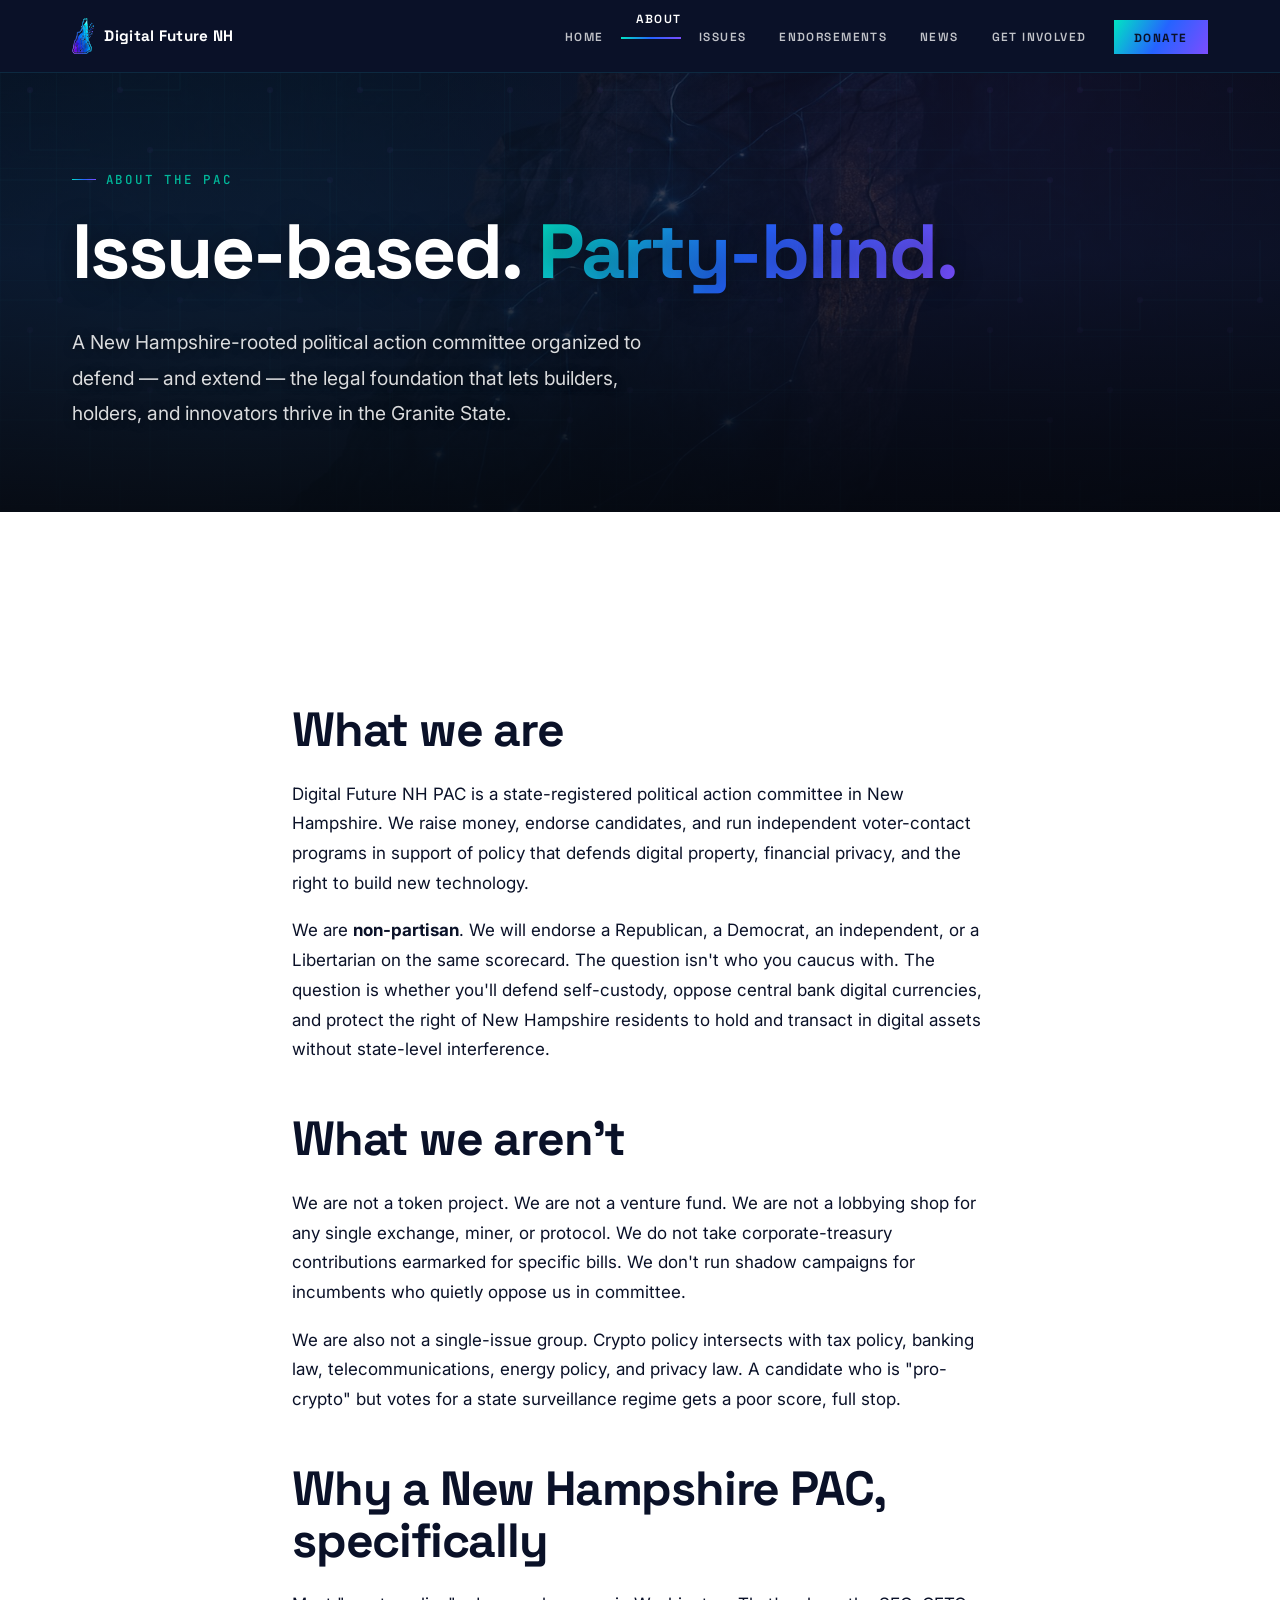
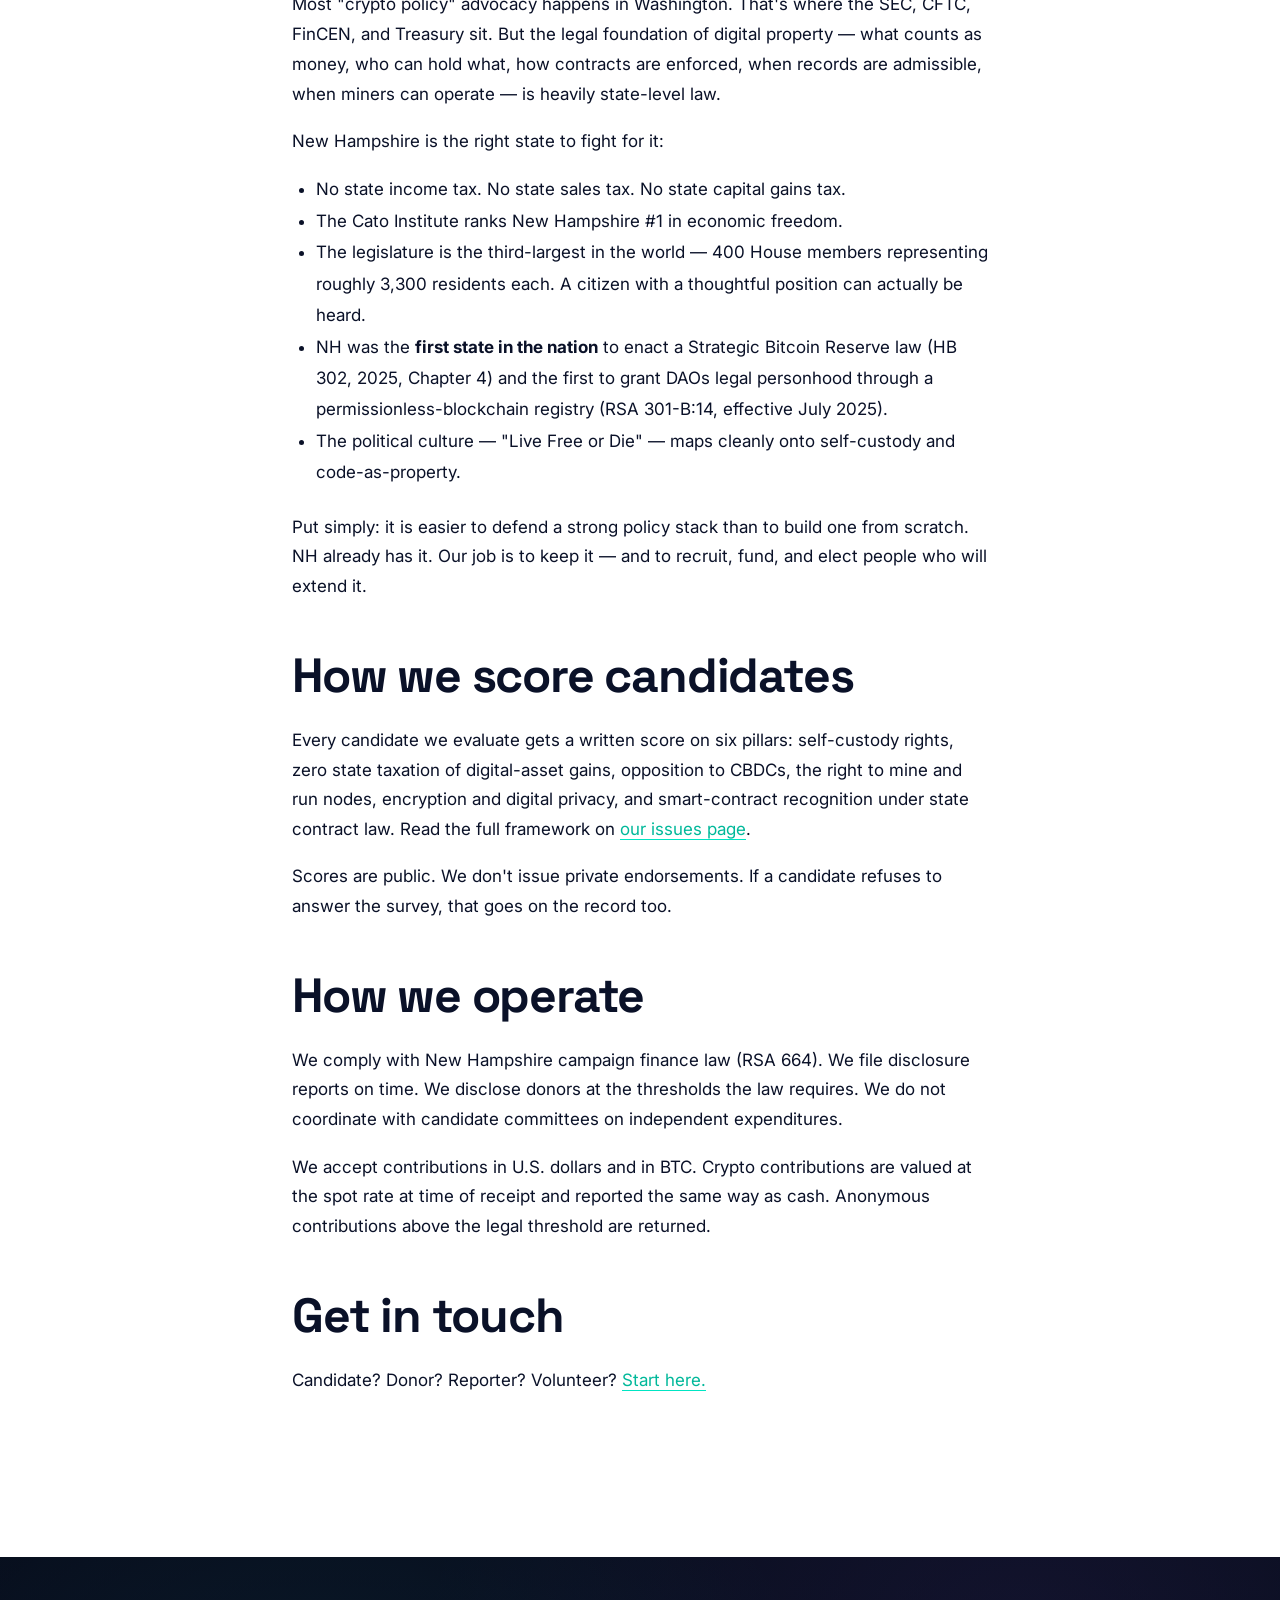
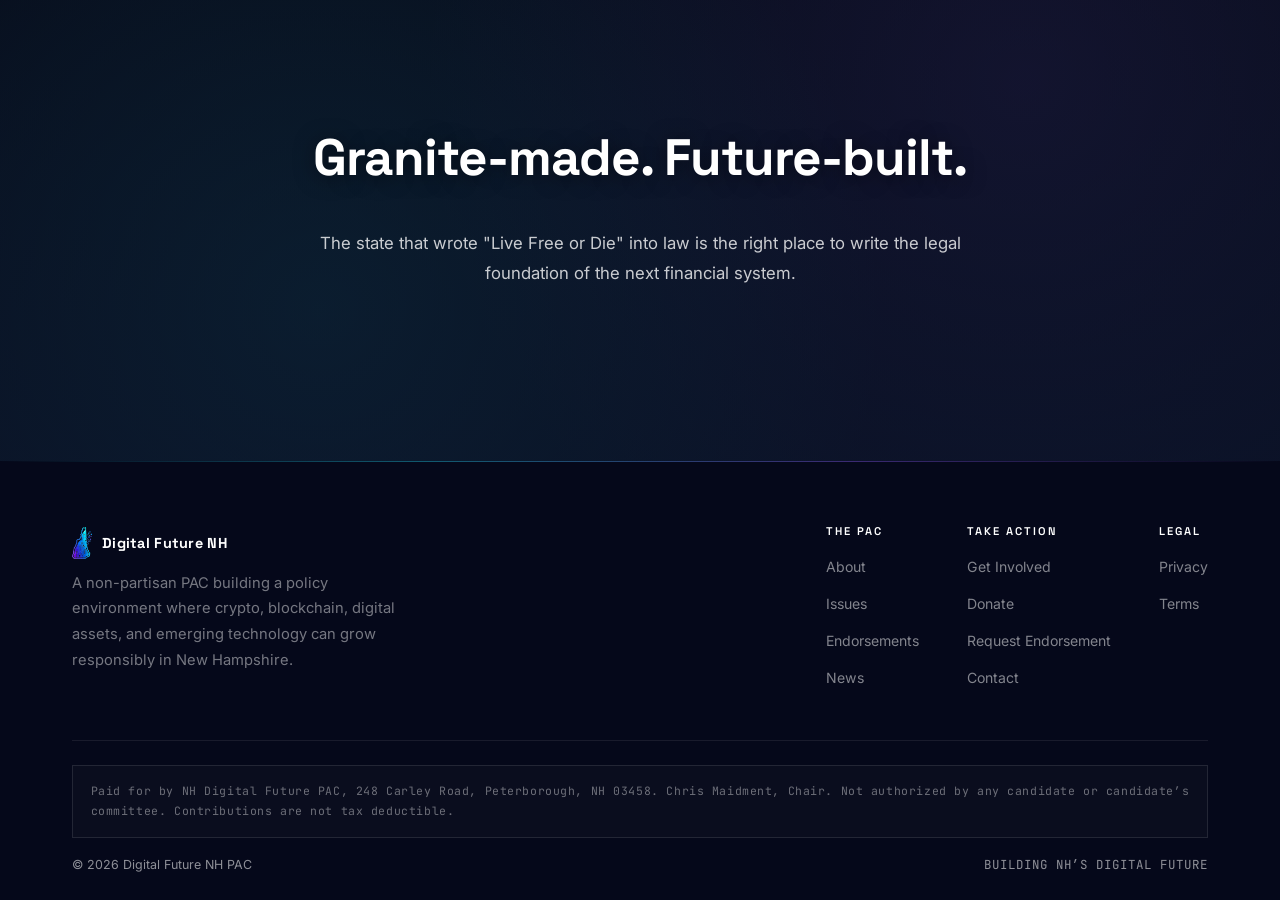
==== about/index.html @ 9868001e "Add crypto donation flow via NOWPayments direct payment API (no invoice page) Card / ACH and Crypto " ====
<!DOCTYPE html>
<html lang="en">
<head>
  <meta charset="UTF-8">
  <meta name="viewport" content="width=device-width, initial-scale=1.0">
  <title>About — Digital Future NH PAC</title>
  <meta name="description" content="Why a non-partisan, pro-crypto PAC in New Hampshire — and what we are (and aren't) trying to do.">
  <meta name="theme-color" content="#0a1224">
  <meta property="og:title" content="About — Digital Future NH PAC">
  <meta property="og:description" content="A non-partisan PAC backing NH candidates who defend digital property and the right to build the future.">
  <meta property="og:image" content="https://digitalfuturenh.com/images/og-about.jpg">
  <meta property="og:image:width" content="1200">
  <meta property="og:image:height" content="630">
  <meta property="og:url" content="https://digitalfuturenh.com/about/">
  <meta property="og:type" content="website">
  <meta name="twitter:card" content="summary_large_image">
  <meta name="twitter:title" content="About — Digital Future NH PAC">
  <meta name="twitter:description" content="Why we're building a non-partisan PAC for NH's digital future.">
  <meta name="twitter:image" content="https://digitalfuturenh.com/images/og-about.jpg">
  <meta name="robots" content="index, follow">
  <link rel="canonical" href="https://digitalfuturenh.com/about/">
  <link rel="icon" href="/favicon.ico" sizes="any">
  <link rel="icon" type="image/png" sizes="32x32" href="/favicon.png?v=21">
  <link rel="apple-touch-icon" sizes="180x180" href="/apple-touch-icon.png?v=21">
  <link rel="preconnect" href="https://fonts.googleapis.com">
  <link rel="preconnect" href="https://fonts.gstatic.com" crossorigin>
  <link href="https://fonts.googleapis.com/css2?family=Inter:wght@400;500;600;700&family=JetBrains+Mono:wght@400;500;600&family=Space+Grotesk:wght@400;500;600;700&display=swap" rel="stylesheet" media="print" onload="this.media='all'">
  <noscript><link href="https://fonts.googleapis.com/css2?family=Inter:wght@400;500;600;700&family=JetBrains+Mono:wght@400;500;600&family=Space+Grotesk:wght@400;500;600;700&display=swap" rel="stylesheet"></noscript>
  <link rel="stylesheet" href="/css/style.css?v=21">
  <script src="/js/main.js?v=21" defer></script>
</head>
<body>
<div class="progress-bar"></div>

<nav class="nav">
  <div class="nav-inner">
    <a class="nav-brand" href="/"><span class="brand-mark"><img src="/images/logo-icon-color-trans.png" alt="Digital Future NH"></span><span class="brand-word"><b>Digital Future NH</b></span></a>
    <button class="nav-toggle" aria-label="Toggle menu"><span></span><span></span><span></span></button>
    <ul class="nav-links">
      <li><a href="/">Home</a></li>
      <li><a href="/about/" class="on">About</a></li>
      <li><a href="/issues/">Issues</a></li>
      <li><a href="/candidates/">Endorsements</a></li>
      <li><a href="/news/">News</a></li>
      <li><a href="/involved/">Get Involved</a></li>
      <li><a href="/involved/#donate" class="btn-nav">Donate</a></li>
    </ul>
  </div>
</nav>

<header class="hero hero-sub">
  <div class="hero-bg" style="background-image:url('/images/hero-about.jpg')"></div>
  <div class="bg-grid"></div>
  <div class="bg-circuit"></div>
  <div class="hero-overlay"></div>
  <div class="hero-content">
    <span class="overline">About the PAC</span>
    <h1>Issue-based. <span class="accent">Party-blind.</span></h1>
    <p class="hero-lead">A New Hampshire-rooted political action committee organized to defend &mdash; and extend &mdash; the legal foundation that lets builders, holders, and innovators thrive in the Granite State.</p>
  </div>
</header>

<section class="sec">
  <div class="wrap-sm">
    <article class="article-body reveal">
      <h2>What we are</h2>
      <p>Digital Future NH PAC is a state-registered political action committee in New Hampshire. We raise money, endorse candidates, and run independent voter-contact programs in support of policy that defends digital property, financial privacy, and the right to build new technology.</p>
      <p>We are <strong>non-partisan</strong>. We will endorse a Republican, a Democrat, an independent, or a Libertarian on the same scorecard. The question isn't who you caucus with. The question is whether you'll defend self-custody, oppose central bank digital currencies, and protect the right of New Hampshire residents to hold and transact in digital assets without state-level interference.</p>

      <h2>What we aren't</h2>
      <p>We are not a token project. We are not a venture fund. We are not a lobbying shop for any single exchange, miner, or protocol. We do not take corporate-treasury contributions earmarked for specific bills. We don't run shadow campaigns for incumbents who quietly oppose us in committee.</p>
      <p>We are also not a single-issue group. Crypto policy intersects with tax policy, banking law, telecommunications, energy policy, and privacy law. A candidate who is "pro-crypto" but votes for a state surveillance regime gets a poor score, full stop.</p>

      <h2>Why a New Hampshire PAC, specifically</h2>
      <p>Most "crypto policy" advocacy happens in Washington. That's where the SEC, CFTC, FinCEN, and Treasury sit. But the legal foundation of digital property &mdash; what counts as money, who can hold what, how contracts are enforced, when records are admissible, when miners can operate &mdash; is heavily state-level law.</p>
      <p>New Hampshire is the right state to fight for it:</p>
      <ul style="margin: 1rem 0 1.5rem 1.5rem; line-height: 1.85;">
        <li>No state income tax. No state sales tax. No state capital gains tax.</li>
        <li>The Cato Institute ranks New Hampshire #1 in economic freedom.</li>
        <li>The legislature is the third-largest in the world &mdash; 400 House members representing roughly 3,300 residents each. A citizen with a thoughtful position can actually be heard.</li>
        <li>NH was the <strong>first state in the nation</strong> to enact a Strategic Bitcoin Reserve law (HB 302, 2025, Chapter 4) and the first to grant DAOs legal personhood through a permissionless-blockchain registry (RSA 301-B:14, effective July 2025).</li>
        <li>The political culture &mdash; "Live Free or Die" &mdash; maps cleanly onto self-custody and code-as-property.</li>
      </ul>
      <p>Put simply: it is easier to defend a strong policy stack than to build one from scratch. NH already has it. Our job is to keep it &mdash; and to recruit, fund, and elect people who will extend it.</p>

      <h2>How we score candidates</h2>
      <p>Every candidate we evaluate gets a written score on six pillars: self-custody rights, zero state taxation of digital-asset gains, opposition to CBDCs, the right to mine and run nodes, encryption and digital privacy, and smart-contract recognition under state contract law. Read the full framework on <a href="/issues/">our issues page</a>.</p>
      <p>Scores are public. We don't issue private endorsements. If a candidate refuses to answer the survey, that goes on the record too.</p>

      <h2>How we operate</h2>
      <p>We comply with New Hampshire campaign finance law (RSA 664). We file disclosure reports on time. We disclose donors at the thresholds the law requires. We do not coordinate with candidate committees on independent expenditures.</p>
      <p>We accept contributions in U.S. dollars and in BTC. Crypto contributions are valued at the spot rate at time of receipt and reported the same way as cash. Anonymous contributions above the legal threshold are returned.</p>

      <h2>Get in touch</h2>
      <p>Candidate? Donor? Reporter? Volunteer? <a href="/involved/">Start here.</a></p>
    </article>
  </div>
</section>

<section class="photo-break">
  <div class="photo-break-bg" style="background-image:url('/images/break-mountains.jpg')"></div>
  <div class="photo-break-overlay"></div>
  <div class="photo-break-text">
    <h2>Granite-made. Future-built.</h2>
    <p>The state that wrote "Live Free or Die" into law is the right place to write the legal foundation of the next financial system.</p>
  </div>
</section>

<footer class="footer">
  <div class="wrap">
    <div class="footer-inner">
      <div class="footer-brand">
        <a class="nav-brand" href="/"><span class="brand-mark"><img src="/images/logo-icon-color-trans.png" alt="Digital Future NH"></span><span class="brand-word"><b>Digital Future NH</b></span></a>
        <p>A non-partisan PAC building a policy environment where crypto, blockchain, digital assets, and emerging technology can grow responsibly in New Hampshire.</p>
      </div>
      <nav class="footer-nav">
        <div class="footer-col"><h4>The PAC</h4><ul><li><a href="/about/">About</a></li><li><a href="/issues/">Issues</a></li><li><a href="/candidates/">Endorsements</a></li><li><a href="/news/">News</a></li></ul></div>
        <div class="footer-col"><h4>Take Action</h4><ul><li><a href="/involved/">Get Involved</a></li><li><a href="/involved/#donate">Donate</a></li><li><a href="/involved/#endorsement">Request Endorsement</a></li><li><a href="/involved/#contact">Contact</a></li></ul></div>
        <div class="footer-col"><h4>Legal</h4><ul><li><a href="/privacy/">Privacy</a></li><li><a href="/terms/">Terms</a></li></ul></div>
      </nav>
    </div>
    <div class="footer-disclaimer">Paid for by NH Digital Future PAC, 248 Carley Road, Peterborough, NH 03458. Chris Maidment, Chair. Not authorized by any candidate or candidate&rsquo;s committee. Contributions are not tax deductible.</div>
    <div class="footer-bottom" style="margin-top:1rem"><span>&copy; <span id="yr">2026</span> Digital Future NH PAC</span><span style="font-family:var(--font-mono);letter-spacing:.08em">BUILDING NH&rsquo;S DIGITAL FUTURE</span></div>
  </div>
</footer>
<script>document.getElementById('yr').textContent = new Date().getFullYear();</script>
</body>
</html>
---- css/style.css ----
/* ============================================================
   NH DIGITAL FUTURE PAC — Design System v2
   Clean white · Navy + cyan/violet gradient · Circuit patterns
   ============================================================ */

*, *::before, *::after { box-sizing: border-box; margin: 0; padding: 0; }

:root {
  /* Brand book exact palette */
  --navy:         #0A1128;
  --navy-mid:     #121a3a;
  --navy-light:   #1c2548;
  --black:        #05081a;
  --slate:        #1f2937;
  --granite:      #4b5563;

  --blue:         #2563FF;   /* Electric Blue — technology, motion */
  --blue-bright:  #4F7DFF;
  --blue-deep:    #1d4ed8;

  --cyan:         #00E5C3;   /* Crypto Cyan — blockchain, energy */
  --cyan-bright:  #4FF0D5;
  --cyan-deep:    #00B89A;

  --violet:       #7C4DFF;   /* Future, fintech */
  --violet-bright:#9D7AFF;
  --violet-deep:  #5B2FE0;

  --green:        #22c55e;
  --white:        #FFFFFF;
  --off-white:    #F2F4F7;   /* Light Gray — neutral background */
  --gray-50:      #f8fafc;
  --gray-100:    #eef0f5;
  --gray-200:    #d8dde6;
  --gray-300:    #b6bcc8;
  --gray-500:    #6b7280;
  --gray-700:    #374151;
  --gray-900:    #111827;
  --text:         #0A1128;
  --text-muted:   #5b6577;

  /* Brand gradient: cyan -> violet (with electric blue available for accents) */
  --grad-cv:      linear-gradient(120deg, var(--cyan) 0%, var(--blue) 50%, var(--violet) 100%);
  --grad-cv-soft: linear-gradient(120deg, rgba(0,229,195,.15), rgba(124,77,255,.18));

  /* Brand book typography */
  --font-display: 'Space Grotesk', system-ui, sans-serif;
  --font-body:    'Inter', system-ui, sans-serif;
  --font-mono:    'JetBrains Mono', 'Roboto Mono', ui-monospace, monospace;

  --max-w:    1200px;
  --max-w-sm: 760px;
  --ease:     cubic-bezier(0.22, 1, 0.36, 1);
}

html { scroll-behavior: smooth; -webkit-font-smoothing: antialiased; }

body {
  font-family: var(--font-body);
  font-size: 17px;
  color: var(--text);
  line-height: 1.75;
  background: var(--white);
  overflow-x: hidden;
}

::selection { background: var(--violet); color: var(--white); }

::-webkit-scrollbar { width: 8px; }
::-webkit-scrollbar-track { background: var(--navy); }
::-webkit-scrollbar-thumb { background: var(--cyan); }

img, svg { max-width: 100%; display: block; }
a { color: inherit; text-decoration: none; }
strong { font-weight: 700; }

/* ============================================================
   TYPOGRAPHY
   ============================================================ */
h1, h2, h3, h4 {
  font-family: var(--font-display);
  font-weight: 700;
  line-height: 1.08;
  color: var(--navy);
  letter-spacing: -0.025em;
}

h1 { font-size: clamp(2.6rem, 6vw, 5.2rem); font-weight: 700; }
h2 { font-size: clamp(1.95rem, 3.8vw, 3rem); margin-bottom: 1.5rem; font-weight: 700; }
h3 { font-size: clamp(1.15rem, 2vw, 1.4rem); margin-bottom: 0.75rem; font-weight: 600; }
h4 { font-size: 1rem; text-transform: uppercase; letter-spacing: 0.08em; font-weight: 600; }

p { margin-bottom: 1rem; }
p:last-child { margin-bottom: 0; }

.accent {
  background: var(--grad-cv);
  -webkit-background-clip: text;
  background-clip: text;
  color: transparent;
}
.accent-orange { color: var(--orange); }

.overline {
  font-family: var(--font-mono);
  font-weight: 500;
  font-size: 0.78rem;
  letter-spacing: 0.22em;
  text-transform: uppercase;
  color: var(--cyan-deep);
  display: inline-flex;
  align-items: center;
  gap: 0.6rem;
  margin-bottom: 1.25rem;
}

.overline::before {
  content: '';
  display: inline-block;
  width: 24px; height: 1px;
  background: var(--grad-cv);
}

/* ============================================================
   LAYOUT
   ============================================================ */
.wrap { max-width: var(--max-w); margin: 0 auto; padding: 0 2rem; }
.wrap-sm { max-width: var(--max-w-sm); margin: 0 auto; padding: 0 2rem; }

.sec { padding: 9rem 0; }
.sec-sm { padding: 5rem 0; }

.sec-header { text-align: center; margin-bottom: 5rem; }
.sec-header p { color: var(--text-muted); font-size: 1.1rem; max-width: 640px; margin: 1rem auto 0; line-height: 1.7; }

.sec-header h2::after {
  content: '';
  display: block;
  width: 64px;
  height: 2px;
  background: var(--grad-cv);
  margin: 1.5rem auto 0;
}

/* ============================================================
   PROGRESS BAR
   ============================================================ */
.progress-bar {
  position: fixed;
  top: 0;
  left: 0;
  height: 2px;
  width: 0;
  background: var(--grad-cv);
  z-index: 9999;
}

/* ============================================================
   PATTERNS (decorative SVGs)
   ============================================================ */
.bg-grid {
  position: absolute;
  inset: 0;
  background-image:
    linear-gradient(rgba(34,211,238,0.06) 1px, transparent 1px),
    linear-gradient(90deg, rgba(34,211,238,0.06) 1px, transparent 1px);
  background-size: 56px 56px;
  pointer-events: none;
}

.bg-grid-light {
  position: absolute;
  inset: 0;
  background-image:
    linear-gradient(rgba(10,18,36,0.05) 1px, transparent 1px),
    linear-gradient(90deg, rgba(10,18,36,0.05) 1px, transparent 1px);
  background-size: 48px 48px;
  pointer-events: none;
  mask-image: radial-gradient(ellipse at center, black 30%, transparent 70%);
}

.bg-circuit {
  position: absolute;
  inset: 0;
  background-image: url("data:image/svg+xml;utf8,<svg xmlns='http://www.w3.org/2000/svg' width='240' height='240' viewBox='0 0 240 240'><g fill='none' stroke='%2322d3ee' stroke-width='1' opacity='0.18'><path d='M0 60 L60 60 L60 0'/><path d='M120 0 L120 90 L180 90 L180 60 L240 60'/><path d='M0 180 L90 180 L90 240'/><path d='M150 240 L150 150 L240 150'/><path d='M30 90 L30 150 L90 150'/></g><g fill='%238b5cf6' opacity='0.22'><circle cx='60' cy='60' r='3'/><circle cx='120' cy='90' r='3'/><circle cx='180' cy='60' r='3'/><circle cx='90' cy='180' r='3'/><circle cx='150' cy='150' r='3'/><circle cx='30' cy='90' r='3'/></g></svg>");
  background-size: 240px 240px;
  pointer-events: none;
  opacity: 0.6;
}

.bg-pixels {
  position: absolute;
  inset: 0;
  background-image: url("data:image/svg+xml;utf8,<svg xmlns='http://www.w3.org/2000/svg' width='80' height='80' viewBox='0 0 80 80'><g fill='%2322d3ee' opacity='0.08'><rect x='10' y='10' width='4' height='4'/><rect x='30' y='20' width='4' height='4'/><rect x='60' y='10' width='4' height='4'/><rect x='20' y='50' width='4' height='4'/><rect x='50' y='40' width='4' height='4'/><rect x='70' y='60' width='4' height='4'/><rect x='40' y='70' width='4' height='4'/></g><g fill='%238b5cf6' opacity='0.1'><rect x='15' y='30' width='4' height='4'/><rect x='55' y='25' width='4' height='4'/><rect x='35' y='55' width='4' height='4'/><rect x='65' y='45' width='4' height='4'/></g></svg>");
  background-size: 80px 80px;
  pointer-events: none;
}

.divider-gradient {
  height: 1px;
  background: linear-gradient(90deg, transparent, rgba(34,211,238,.4), rgba(139,92,246,.4), transparent);
  border: 0;
  margin: 0;
}

/* ============================================================
   NH SILHOUETTE (decorative)
   ============================================================ */
.nh-silhouette {
  position: absolute;
  pointer-events: none;
  opacity: 0.06;
}

.nh-silhouette svg { width: 100%; height: 100%; }
.nh-silhouette path { fill: var(--cyan); }

/* ============================================================
   NAV
   ============================================================ */
.nav {
  position: fixed;
  top: 0; left: 0; right: 0;
  z-index: 1000;
  background: var(--navy);
  border-bottom: 1px solid rgba(34,211,238,0.12);
  transition: background 0.35s, box-shadow 0.35s;
}

.nav.is-scrolled {
  background: rgba(10, 18, 36, 0.97);
  box-shadow: 0 2px 24px rgba(0,0,0,0.45);
}

.nav-inner {
  max-width: var(--max-w);
  margin: 0 auto;
  padding: 0 2rem;
  display: flex;
  align-items: center;
  justify-content: space-between;
  height: 72px;
}

.nav-brand {
  display: inline-flex;
  align-items: center;
  gap: 0.65rem;
  color: var(--white);
}

.nav-brand .brand-mark {
  display: inline-flex;
  align-items: center;
  justify-content: center;
  height: 36px;
  width: auto;
}

.nav-brand .brand-mark img {
  display: block;
  height: 36px;
  width: auto;
}

.nav-brand .brand-word {
  display: inline-flex;
  flex-direction: column;
  line-height: 1;
}

.nav-brand .brand-word b {
  font-family: var(--font-display);
  font-weight: 700;
  font-size: 0.95rem;
  letter-spacing: 0.02em;
  color: var(--white);
}

.nav-brand .brand-word i {
  font-style: normal;
  font-family: var(--font-mono);
  font-weight: 500;
  font-size: 0.6rem;
  letter-spacing: 0.32em;
  margin-top: 0.3rem;
  color: var(--cyan);
  text-transform: uppercase;
}

/* Footer keeps the same lockup, slightly smaller */
.footer .nav-brand .brand-mark img { height: 32px; }
.footer .nav-brand .brand-word b { font-size: 0.9rem; }

.nav-links { display: flex; list-style: none; gap: 0.15rem; align-items: center; }

.nav-links a {
  color: rgba(255,255,255,0.75);
  font-family: var(--font-display);
  font-weight: 600;
  font-size: 0.74rem;
  letter-spacing: 0.12em;
  text-transform: uppercase;
  padding: 0.45rem 0.95rem;
  transition: color 0.2s;
}

.nav-links a:hover { color: var(--white); }
.nav-links a.on { color: var(--white); }
.nav-links a.on::after {
  content: '';
  display: block;
  width: 100%;
  height: 2px;
  background: var(--grad-cv);
  margin-top: 0.25rem;
}

.nav-links .btn-nav {
  background: var(--grad-cv);
  color: var(--navy) !important;
  padding: 0.6rem 1.25rem;
  margin-left: 0.6rem;
  font-weight: 800;
  letter-spacing: 0.13em;
  transition: opacity 0.2s, transform 0.2s;
}
.nav-links .btn-nav:hover { opacity: 0.92; transform: translateY(-1px); }
.nav-links .btn-nav::after { display: none !important; }

.nav-toggle {
  display: none;
  background: none;
  border: none;
  color: var(--white);
  cursor: pointer;
  width: 36px; height: 36px;
  padding: 0;
}

.nav-toggle span {
  display: block;
  width: 22px;
  height: 2px;
  background: var(--white);
  margin: 5px auto;
  transition: all 0.3s;
}

/* ============================================================
   HERO
   ============================================================ */
.hero {
  position: relative;
  min-height: 100vh;
  display: flex;
  align-items: center;
  overflow: hidden;
  background: var(--navy);
  color: var(--white);
}

.hero-bg {
  position: absolute;
  inset: -5%;
  width: 110%; height: 110%;
  background-size: cover;
  background-position: center;
  animation: drift 36s ease-in-out infinite alternate;
  opacity: 0.55;
}

@keyframes drift {
  0%   { transform: scale(1) translate(0,0); }
  100% { transform: scale(1.06) translate(-0.5%, -0.5%); }
}

.hero-overlay {
  position: absolute;
  inset: 0;
  background:
    linear-gradient(180deg, rgba(5,8,15,0.55) 0%, rgba(10,18,36,0.7) 50%, rgba(5,8,15,0.92) 100%),
    radial-gradient(circle at 18% 80%, rgba(34,211,238,0.18), transparent 55%),
    radial-gradient(circle at 82% 20%, rgba(139,92,246,0.18), transparent 55%);
}

.hero-content {
  position: relative;
  z-index: 2;
  max-width: var(--max-w);
  margin: 0 auto;
  padding: 10rem 2rem 6rem;
  width: 100%;
}

.hero h1 {
  color: var(--white);
  margin-bottom: 2rem;
  text-shadow: 0 2px 30px rgba(0,0,0,0.4);
}

.hero-lead {
  font-size: clamp(1.05rem, 1.7vw, 1.2rem);
  color: rgba(255,255,255,0.85);
  max-width: 580px;
  line-height: 1.85;
  margin-bottom: 3rem;
  text-shadow: 0 1px 8px rgba(0,0,0,0.5);
  font-weight: 400;
}

.hero-actions { display: flex; gap: 1rem; flex-wrap: wrap; }

.hero-meta {
  margin-top: 4rem;
  display: flex;
  gap: 3rem;
  flex-wrap: wrap;
  font-family: var(--font-mono);
  font-size: 0.75rem;
  letter-spacing: 0.15em;
  text-transform: uppercase;
  color: rgba(255,255,255,0.5);
}

.hero-meta span strong {
  background: var(--grad-cv);
  -webkit-background-clip: text;
  background-clip: text;
  color: transparent;
  font-weight: 600;
}

.hero-sub { min-height: 56vh; }
.hero-sub .hero-content { padding: 10rem 2rem 5rem; }

.hero-nh {
  position: absolute;
  right: -8%;
  top: 18%;
  width: 56%;
  height: 80%;
  pointer-events: none;
  opacity: 0.08;
}
.hero-nh svg { width: 100%; height: 100%; }
.hero-nh path { fill: url(#nh-cv-grad); }

@media (max-width: 900px) {
  .hero-nh { display: none; }
}

/* ============================================================
   BUTTONS
   ============================================================ */
.btn {
  display: inline-flex;
  align-items: center;
  gap: 0.5rem;
  font-family: var(--font-display);
  font-weight: 700;
  font-size: 0.78rem;
  letter-spacing: 0.16em;
  text-transform: uppercase;
  padding: 1.05rem 2.4rem;
  border: 2px solid transparent;
  cursor: pointer;
  transition: all 0.3s var(--ease);
  background: var(--white);
  color: var(--navy);
}

.btn-grad {
  background: var(--grad-cv);
  color: var(--navy);
  border-color: transparent;
  position: relative;
}

.btn-grad:hover {
  transform: translateY(-2px);
  box-shadow: 0 8px 24px rgba(34,211,238,0.25), 0 8px 24px rgba(139,92,246,0.2);
}

.btn-cyan {
  background: var(--cyan);
  color: var(--navy);
  border-color: var(--cyan);
}
.btn-cyan:hover { background: var(--cyan-bright); border-color: var(--cyan-bright); transform: translateY(-2px); }

.btn-violet {
  background: var(--violet);
  color: var(--white);
  border-color: var(--violet);
}
.btn-violet:hover { background: var(--violet-bright); border-color: var(--violet-bright); transform: translateY(-2px); }

.btn-ghost {
  background: transparent;
  color: var(--white);
  border-color: rgba(255,255,255,0.45);
}
.btn-ghost:hover {
  background: var(--white);
  color: var(--navy);
  border-color: var(--white);
  transform: translateY(-2px);
}

.btn-outline {
  background: transparent;
  color: var(--navy);
  border-color: var(--navy);
}
.btn-outline:hover { background: var(--navy); color: var(--white); }

/* ============================================================
   STAT BAR
   ============================================================ */
.stat-bar {
  background: var(--navy);
  color: var(--white);
  padding: 4rem 0;
  position: relative;
  overflow: hidden;
}

.stat-row {
  display: grid;
  grid-template-columns: repeat(auto-fit, minmax(180px, 1fr));
  gap: 2rem;
  position: relative; z-index: 2;
}

.stat-item {
  text-align: center;
  padding: 1rem 0.5rem;
  border-left: 1px solid rgba(255,255,255,0.08);
}

.stat-item:first-child { border-left: none; }

.stat-num {
  font-family: var(--font-display);
  font-weight: 800;
  font-size: clamp(2.25rem, 4.5vw, 3.4rem);
  line-height: 1.05;
  background: var(--grad-cv);
  -webkit-background-clip: text;
  background-clip: text;
  color: transparent;
}

.stat-label {
  font-size: 0.75rem;
  font-family: var(--font-mono);
  letter-spacing: 0.16em;
  text-transform: uppercase;
  color: rgba(255,255,255,0.55);
  margin-top: 0.85rem;
}

/* ============================================================
   CARDS / GRID
   ============================================================ */
.grid { display: grid; gap: 2.5rem; }
.grid-2 { grid-template-columns: repeat(auto-fit, minmax(320px, 1fr)); }
.grid-3 { grid-template-columns: repeat(auto-fit, minmax(280px, 1fr)); }
.grid-4 { grid-template-columns: repeat(auto-fit, minmax(220px, 1fr)); }

.card {
  background: var(--white);
  padding: 2.5rem;
  border-top: 2px solid var(--gray-200);
  box-shadow: 0 1px 4px rgba(10,18,36,0.04);
  transition: all 0.35s var(--ease);
  display: flex;
  flex-direction: column;
  position: relative;
}

.card::before {
  content: '';
  position: absolute;
  top: -2px; left: 0;
  width: 40px;
  height: 2px;
  background: var(--grad-cv);
  transition: width 0.3s var(--ease);
}

.card:hover {
  box-shadow: 0 16px 36px rgba(10,18,36,0.1);
  transform: translateY(-3px);
}

.card:hover::before { width: 100%; }

.card-icon {
  display: flex;
  align-items: center;
  width: 44px;
  height: 44px;
  margin-bottom: 1.5rem;
  color: var(--cyan-deep);
}

.card-icon svg { width: 28px; height: 28px; }

.card h3 { color: var(--navy); }
.card p { color: var(--text-muted); font-size: 0.97rem; }

.card-dark {
  background: rgba(255,255,255,0.03);
  border-top-color: rgba(255,255,255,0.1);
  color: rgba(255,255,255,0.8);
}

.card-dark h3 { color: var(--white); }
.card-dark p { color: rgba(255,255,255,0.7); }

/* ============================================================
   PILLARS
   ============================================================ */
.pillars {
  display: grid;
  grid-template-columns: repeat(auto-fit, minmax(260px, 1fr));
  gap: 0;
  border-top: 1px solid var(--gray-200);
  border-left: 1px solid var(--gray-200);
}

.pillar {
  padding: 2.75rem 2rem;
  border-right: 1px solid var(--gray-200);
  border-bottom: 1px solid var(--gray-200);
  background: var(--white);
  transition: background 0.3s;
  position: relative;
}

.pillar:hover { background: var(--off-white); }
.pillar:hover .pillar-num { color: var(--violet); }

.pillar-num {
  font-family: var(--font-mono);
  font-size: 0.72rem;
  letter-spacing: 0.18em;
  color: var(--cyan-deep);
  margin-bottom: 1.25rem;
  text-transform: uppercase;
  transition: color 0.3s;
}

.pillar h3 {
  color: var(--navy);
  font-family: var(--font-display);
  text-transform: uppercase;
  font-size: 1.05rem;
  letter-spacing: 0.04em;
  margin-bottom: 1rem;
}

.pillar p { font-size: 0.95rem; color: var(--text-muted); }

/* ============================================================
   PHOTO BREAK
   ============================================================ */
.photo-break {
  position: relative;
  height: 56vh;
  min-height: 360px;
  overflow: hidden;
  background: var(--navy);
}

.photo-break-bg {
  position: absolute;
  inset: 0;
  background-size: cover;
  background-position: center;
  background-attachment: fixed;
  opacity: 0.5;
}

.photo-break-overlay {
  position: absolute;
  inset: 0;
  background:
    linear-gradient(180deg, rgba(5,8,15,0.5) 0%, rgba(10,18,36,0.7) 100%),
    radial-gradient(circle at 25% 70%, rgba(34,211,238,0.18), transparent 55%),
    radial-gradient(circle at 80% 25%, rgba(139,92,246,0.18), transparent 55%);
}

.photo-break-text {
  position: relative;
  z-index: 2;
  display: flex;
  flex-direction: column;
  align-items: center;
  justify-content: center;
  height: 100%;
  text-align: center;
  padding: 2rem;
}

.photo-break-text h2 {
  color: var(--white);
  text-shadow: 0 2px 20px rgba(0,0,0,0.5);
  font-size: clamp(1.85rem, 4vw, 3.4rem);
  max-width: 980px;
  letter-spacing: -0.02em;
}

.photo-break-text p {
  color: rgba(255,255,255,0.78);
  font-size: 1.05rem;
  margin-top: 1.25rem;
  max-width: 700px;
}

/* ============================================================
   ENDORSEMENT CARDS
   ============================================================ */
.endorse-grid {
  display: grid;
  grid-template-columns: repeat(auto-fit, minmax(280px, 1fr));
  gap: 1.5rem;
}

.endorse-card {
  background: var(--white);
  border-top: 2px solid var(--gray-200);
  padding: 2rem 1.85rem;
  box-shadow: 0 1px 6px rgba(10,18,36,0.05);
  transition: all 0.3s var(--ease);
  position: relative;
}

.endorse-card::before {
  content: '';
  position: absolute;
  top: -2px; left: 0;
  width: 40px;
  height: 2px;
  background: var(--grad-cv);
}

.endorse-card:hover { box-shadow: 0 16px 36px rgba(10,18,36,0.1); transform: translateY(-3px); }

.endorse-card .party {
  display: inline-block;
  font-family: var(--font-mono);
  font-size: 0.7rem;
  letter-spacing: 0.14em;
  text-transform: uppercase;
  padding: 0.2rem 0.6rem;
  border: 1px solid var(--gray-300);
  color: var(--gray-700);
  margin-bottom: 0.75rem;
}

.endorse-card .party.r { color: var(--orange); border-color: var(--orange); }
.endorse-card .party.d { color: var(--cyan-deep); border-color: var(--cyan-deep); }
.endorse-card .party.i { color: var(--violet); border-color: var(--violet); }

.endorse-card h3 {
  color: var(--navy);
  text-transform: none;
  letter-spacing: 0;
  font-size: 1.2rem;
  margin-bottom: 0.4rem;
}

.endorse-card .seat {
  font-family: var(--font-mono);
  font-size: 0.78rem;
  color: var(--text-muted);
  margin-bottom: 1rem;
  letter-spacing: 0.04em;
}

.endorse-card p { font-size: 0.95rem; color: var(--text); }

.endorse-empty {
  border: 1px dashed var(--gray-300);
  background: var(--off-white);
  padding: 3rem;
  text-align: center;
  color: var(--text-muted);
}

/* ============================================================
   STATUS CHIPS (track-record cards, key-bills sidebar)
   ============================================================ */
.chip {
  display: inline-flex;
  align-items: center;
  gap: 0.4rem;
  font-family: var(--font-mono);
  font-weight: 500;
  font-size: 0.68rem;
  letter-spacing: 0.16em;
  text-transform: uppercase;
  padding: 0.3rem 0.65rem;
  border: 1px solid var(--gray-200);
  background: var(--white);
  color: var(--text-muted);
  white-space: nowrap;
}

.chip::before {
  content: '';
  width: 6px; height: 6px;
  background: var(--gray-300);
  border-radius: 50%;
  display: inline-block;
}

.chip-signed   { color: var(--cyan-deep); border-color: var(--cyan); }
.chip-signed::before   { background: var(--cyan); }

.chip-passed   { color: var(--blue-deep); border-color: var(--blue); }
.chip-passed::before   { background: var(--blue); }

.chip-progress { color: var(--violet-deep); border-color: var(--violet); }
.chip-progress::before { background: var(--violet); }

.chip-killed   { color: var(--gray-500); border-color: var(--gray-300); }
.chip-killed::before   { background: var(--gray-500); }

.chip-planned  { color: var(--cyan-deep); border-color: var(--cyan); background: var(--off-white); }
.chip-planned::before  { background: var(--cyan); }

.chip-first {
  background: var(--grad-cv);
  color: var(--navy);
  border: 0;
  font-weight: 700;
}
.chip-first::before { background: var(--navy); }

/* Track record card layout: chip row + body + source link */
.tr-card {
  background: var(--white);
  padding: 2.25rem;
  border-top: 2px solid var(--gray-200);
  box-shadow: 0 1px 4px rgba(10,18,36,0.04);
  transition: all 0.35s var(--ease);
  display: flex;
  flex-direction: column;
  position: relative;
}
.tr-card::before {
  content: '';
  position: absolute;
  top: -2px; left: 0;
  width: 60px;
  height: 2px;
  background: var(--grad-cv);
  transition: width 0.3s var(--ease);
}
.tr-card:hover { box-shadow: 0 16px 36px rgba(10,18,36,0.1); transform: translateY(-3px); }
.tr-card:hover::before { width: 100%; }

.tr-chips { display: flex; gap: 0.5rem; flex-wrap: wrap; margin-bottom: 1rem; }

.tr-card .billno {
  font-family: var(--font-mono);
  font-size: 0.72rem;
  letter-spacing: 0.16em;
  text-transform: uppercase;
  color: var(--cyan-deep);
  margin-bottom: 0.6rem;
}

.tr-card h3 { color: var(--navy); margin-bottom: 0.6rem; }

.tr-card p { color: var(--text-muted); font-size: 0.97rem; }

.tr-card .src {
  margin-top: 1.25rem;
  padding-top: 1rem;
  border-top: 1px solid var(--gray-100);
  font-family: var(--font-mono);
  font-size: 0.72rem;
  letter-spacing: 0.06em;
  color: var(--cyan-deep);
}
.tr-card .src a { border-bottom: 1px solid var(--cyan); padding-bottom: 1px; }
.tr-card .src a:hover { color: var(--violet); border-bottom-color: var(--violet); }

/* Issues page: key-bills sidebar list */
.kb-list {
  list-style: none;
  margin: 0; padding: 0;
}
.kb-list li {
  padding: 1rem 0;
  border-bottom: 1px solid var(--gray-100);
}
.kb-list li:last-child { border-bottom: 0; }
.kb-list .billno {
  font-family: var(--font-mono);
  font-size: 0.72rem;
  letter-spacing: 0.16em;
  text-transform: uppercase;
  color: var(--cyan-deep);
  margin-bottom: 0.3rem;
  display: block;
}
.kb-list h4 {
  font-family: var(--font-display);
  font-size: 0.95rem;
  font-weight: 600;
  color: var(--navy);
  text-transform: none;
  letter-spacing: 0;
  margin-bottom: 0.4rem;
}
.kb-list p {
  font-size: 0.88rem;
  color: var(--text-muted);
  margin-bottom: 0.5rem;
}

/* ============================================================
   COMPARISON / TABLE
   ============================================================ */
.cmp-table {
  width: 100%;
  border-collapse: collapse;
  background: var(--white);
  box-shadow: 0 2px 12px rgba(10,18,36,0.06);
  border-top: 2px solid transparent;
  background-image: linear-gradient(white, white), var(--grad-cv);
  background-origin: border-box;
  background-clip: padding-box, border-box;
}

.cmp-table th, .cmp-table td {
  padding: 1rem 1.35rem;
  text-align: left;
  border-bottom: 1px solid var(--gray-100);
  font-size: 0.95rem;
  color: var(--text);
}

.cmp-table tbody td:first-child {
  font-weight: 600;
  color: var(--navy);
}

.cmp-table thead th {
  background: var(--navy);
  color: var(--white);
  font-family: var(--font-display);
  font-weight: 700;
  font-size: 0.72rem;
  letter-spacing: 0.12em;
  text-transform: uppercase;
  border-bottom: 0;
}

.cmp-table tbody tr:hover { background: var(--off-white); }
.col-pass { color: var(--cyan-deep); font-weight: 700; }
.col-fail { color: var(--violet-deep); font-weight: 700; }

/* Force readable text inside cmp-table even when nested in .sec-dark */
.sec-dark .cmp-table td,
.sec-dark .cmp-table th { color: var(--text); }
.sec-dark .cmp-table thead th { color: var(--white); }
.sec-dark .cmp-table tbody td:first-child { color: var(--navy); }

/* ============================================================
   STEPS
   ============================================================ */
.steps { display: grid; grid-template-columns: repeat(auto-fill, minmax(280px, 1fr)); gap: 2.5rem; counter-reset: s; }

.step {
  padding: 2.75rem 2rem;
  padding-top: 3rem;
  background: var(--white);
  border-top: 2px solid var(--gray-200);
  box-shadow: 0 1px 4px rgba(10,18,36,0.04);
  counter-increment: s;
  position: relative;
  transition: all 0.3s var(--ease);
}

.step::before {
  content: counter(s, decimal-leading-zero);
  position: absolute;
  top: -1rem; left: 1.5rem;
  padding: 0.3rem 0.65rem;
  background: var(--navy);
  color: var(--white);
  font-family: var(--font-mono);
  font-weight: 600;
  font-size: 0.78rem;
  letter-spacing: 0.1em;
  background-image: var(--grad-cv);
}

.step:hover { box-shadow: 0 16px 36px rgba(10,18,36,0.1); transform: translateY(-3px); }
.step h3 { color: var(--navy); }
.step p { color: var(--text-muted); font-size: 0.95rem; }

/* ============================================================
   CALLOUT
   ============================================================ */
.callout {
  background: var(--navy);
  border-top: 2px solid transparent;
  background-image: linear-gradient(var(--navy), var(--navy)), var(--grad-cv);
  background-origin: border-box;
  background-clip: padding-box, border-box;
  padding: 3.5rem;
  position: relative;
  overflow: hidden;
}

.callout::after {
  content: '';
  position: absolute;
  inset: 0;
  background: radial-gradient(circle at 90% 100%, rgba(139,92,246,0.18), transparent 50%);
  pointer-events: none;
}

.callout blockquote {
  font-family: var(--font-display);
  font-size: clamp(1.15rem, 2.5vw, 1.65rem);
  font-weight: 600;
  font-style: italic;
  color: var(--white);
  line-height: 1.55;
  margin-bottom: 1.25rem;
  position: relative;
  z-index: 2;
}

.callout cite {
  background: var(--grad-cv);
  -webkit-background-clip: text;
  background-clip: text;
  color: transparent;
  font-style: normal;
  font-size: 0.85rem;
  font-family: var(--font-mono);
  letter-spacing: 0.1em;
  text-transform: uppercase;
  position: relative; z-index: 2;
}

/* ============================================================
   TICKER
   ============================================================ */
.ticker {
  background: var(--black);
  border-top: 1px solid rgba(34,211,238,0.2);
  border-bottom: 1px solid rgba(139,92,246,0.2);
  overflow: hidden;
  padding: 0.85rem 0;
}

.ticker-track {
  display: flex;
  gap: 3.5rem;
  white-space: nowrap;
  font-family: var(--font-mono);
  font-size: 0.78rem;
  letter-spacing: 0.14em;
  color: rgba(255,255,255,0.65);
  text-transform: uppercase;
  animation: ticker 50s linear infinite;
}

.ticker-track strong {
  background: var(--grad-cv);
  -webkit-background-clip: text;
  background-clip: text;
  color: transparent;
  font-weight: 600;
  margin-right: 0.6rem;
}

.ticker-track .sep { color: var(--violet-bright); opacity: 0.6; }

@keyframes ticker {
  0% { transform: translateX(0); }
  100% { transform: translateX(-50%); }
}

/* ============================================================
   DARK / ALT SECTIONS
   ============================================================ */
.sec-dark {
  background: var(--navy);
  color: rgba(255,255,255,0.82);
  position: relative;
  overflow: hidden;
}

.sec-dark > .wrap, .sec-dark > .wrap-sm { position: relative; z-index: 3; }

.sec-dark h2, .sec-dark h3 { color: var(--white); }
.sec-dark h2::after { background: var(--grad-cv); }
.sec-dark p { color: rgba(255,255,255,0.7); }
.sec-dark .overline { color: var(--cyan); }

.sec-alt { background: var(--off-white); }

/* ============================================================
   FOOTER
   ============================================================ */
.footer {
  background: var(--black);
  color: rgba(255,255,255,0.55);
  padding: 4rem 0 1.5rem;
  position: relative;
}

.footer::before {
  content: '';
  position: absolute;
  top: 0; left: 0; right: 0;
  height: 1px;
  background: linear-gradient(90deg, transparent, rgba(34,211,238,.4), rgba(139,92,246,.4), transparent);
}

.footer-inner {
  display: flex;
  justify-content: space-between;
  gap: 2rem;
  padding-bottom: 2.5rem;
  border-bottom: 1px solid rgba(255,255,255,0.08);
  margin-bottom: 1.5rem;
  flex-wrap: wrap;
}

.footer-brand .nav-brand { margin-bottom: 0.6rem; }
.footer-brand p { color: rgba(255,255,255,0.45); font-size: 0.92rem; max-width: 340px; }

.footer-nav { display: flex; gap: 3rem; flex-wrap: wrap; }

.footer-col h4 {
  color: var(--white);
  font-family: var(--font-display);
  font-size: 0.7rem;
  letter-spacing: 0.18em;
  margin-bottom: 0.95rem;
}

.footer-col ul { list-style: none; }
.footer-col li { margin-bottom: 0.45rem; }
.footer-col a { color: rgba(255,255,255,0.5); font-size: 0.88rem; transition: color 0.2s; }
.footer-col a:hover { color: var(--cyan); }

.footer-bottom {
  display: flex;
  justify-content: space-between;
  font-size: 0.78rem;
  flex-wrap: wrap;
  gap: 0.5rem;
}

.footer-disclaimer {
  font-family: var(--font-mono);
  font-size: 0.72rem;
  color: rgba(255,255,255,0.4);
  letter-spacing: 0.05em;
  margin-top: 1rem;
  padding: 0.95rem 1.1rem;
  border: 1px solid rgba(255,255,255,0.1);
  background: rgba(255,255,255,0.02);
}

/* ============================================================
   EMAIL SIGNUP
   ============================================================ */
.signup-form {
  display: flex;
  gap: 0;
  max-width: 540px;
}

.signup-form input[type="email"] {
  flex: 1;
  padding: 1rem 1.25rem;
  font-family: var(--font-body);
  font-size: 0.95rem;
  border: 2px solid rgba(255,255,255,0.18);
  background: rgba(255,255,255,0.04);
  color: var(--white);
  outline: none;
  transition: border-color 0.2s;
}

.signup-form input[type="email"]::placeholder { color: rgba(255,255,255,0.4); }
.signup-form input[type="email"]:focus { border-color: var(--cyan); }

.signup-form button {
  padding: 1rem 1.85rem;
  font-family: var(--font-display);
  font-weight: 800;
  font-size: 0.78rem;
  letter-spacing: 0.16em;
  text-transform: uppercase;
  background: var(--grad-cv);
  color: var(--navy);
  border: 0;
  cursor: pointer;
  transition: all 0.2s;
  white-space: nowrap;
}

.signup-form button:hover { opacity: 0.92; }

.signup-msg {
  font-family: var(--font-display);
  font-size: 0.82rem;
  font-weight: 700;
  margin-top: 0.85rem;
  letter-spacing: 0.04em;
}

.signup-msg.ok { color: var(--cyan); }
.signup-msg.err { color: var(--orange); }

/* ============================================================
   ARTICLE LAYOUT
   ============================================================ */
.article-body { min-width: 0; max-width: 720px; margin: 0 auto; }
.article-body h2 { margin-top: 3rem; }
.article-body h3 { margin-top: 2rem; }
.article-body p { margin-bottom: 1.1rem; }
.article-body a { color: var(--cyan-deep); border-bottom: 1px solid var(--cyan); }
.article-body a:hover { color: var(--violet); border-bottom-color: var(--violet); }
.article-body ul { margin: 1rem 0 1.5rem 1.5rem; line-height: 1.85; }

/* ============================================================
   ANIMATIONS
   ============================================================ */
.reveal {
  opacity: 0;
  transform: translateY(25px);
  transition: opacity 0.6s var(--ease), transform 0.6s var(--ease);
}

.reveal.in {
  opacity: 1;
  transform: translateY(0);
}

.stagger > * { transition-delay: calc(var(--d, 0) * 80ms); }

/* ============================================================
   RESPONSIVE
   ============================================================ */
@media (max-width: 1024px) {
  .nav-links {
    display: none;
    position: absolute;
    top: 72px; left: 0; right: 0;
    background: rgba(10, 18, 36, 0.98);
    flex-direction: column;
    padding: 1rem;
    border-top: 1px solid rgba(34,211,238,0.18);
  }

  .nav-links.open { display: flex; align-items: stretch; }
  .nav-links a { padding: 0.75rem 1rem; }
  .nav-links .btn-nav { margin-left: 0; margin-top: 0.5rem; text-align: center; }
  .nav-toggle { display: block; }
}

@media (max-width: 768px) {
  .hero { min-height: 90vh; }
  .hero-sub { min-height: 48vh; }
  .sec { padding: 5.5rem 0; }

  .grid-2, .grid-3, .grid-4 { grid-template-columns: 1fr; }

  .photo-break-bg { background-attachment: scroll; }
  .footer-inner { flex-direction: column; }

  .pillars { grid-template-columns: 1fr; border-left: none; }
  .pillar { border-right: none; }
}

@media (max-width: 600px) {
  .hero-sub .hero-content { padding: 8rem 2rem 3rem; }
  .callout { padding: 2.25rem; }
  .signup-form { flex-direction: column; }
  .signup-form input[type="email"], .signup-form button { width: 100%; }
}

@media (max-width: 480px) {
  .stat-row { grid-template-columns: 1fr 1fr; }
  .steps { grid-template-columns: 1fr; }
  .wrap { padding: 0 1.25rem; }
  .nav-inner { padding: 0 1rem; }
  .hero-sub { min-height: 42vh; }
  .hero-content { padding: 7rem 1.25rem 3rem; }
}

@media (max-width: 600px) {
  .nav-brand .brand-word i { display: none; }
}


/* ---------- Donate form ---------- */
.donate-form {
  background: #fff;
  border: 1px solid var(--gray-200);
  border-top: 3px solid transparent;
  background-image: linear-gradient(#fff, #fff), var(--grad-cv);
  background-origin: border-box;
  background-clip: padding-box, border-box;
  padding: 2rem;
  max-width: 760px;
  margin: 0 auto;
}
@media (max-width: 600px) { .donate-form { padding: 1.25rem; } }

.donate-step + .donate-step { margin-top: 1.75rem; padding-top: 1.5rem; border-top: 1px solid var(--gray-200); }
.donate-step-label {
  font-family: var(--font-mono);
  font-size: .72rem;
  letter-spacing: .08em;
  text-transform: uppercase;
  color: var(--blue-deep, #1d4ed8);
  margin-bottom: .85rem;
}
.donate-amounts {
  display: grid;
  grid-template-columns: repeat(6, minmax(0, 1fr));
  gap: .5rem;
}
@media (max-width: 700px) { .donate-amounts { grid-template-columns: repeat(3, 1fr); } }

.donate-amount {
  background: #fff;
  border: 1px solid var(--gray-200);
  font-family: var(--font-display, "Space Grotesk", "Inter", sans-serif);
  font-size: 1rem;
  font-weight: 600;
  color: var(--navy);
  padding: .85rem .5rem;
  cursor: pointer;
  transition: background .15s, border-color .15s, color .15s;
}
.donate-amount:hover { border-color: var(--blue, #2563FF); color: var(--blue, #2563FF); }
.donate-amount.on {
  background: var(--navy);
  color: #fff;
  border-color: var(--navy);
}
.donate-custom {
  display: block;
  margin-top: 1rem;
}
.donate-custom > span {
  display: block;
  font-family: var(--font-mono);
  font-size: .7rem;
  letter-spacing: .08em;
  text-transform: uppercase;
  color: var(--text-muted);
  margin-bottom: .35rem;
}
.donate-custom-input {
  display: flex;
  align-items: stretch;
  border: 1px solid var(--gray-200);
  background: #fff;
}
.donate-currency {
  padding: 0 .85rem;
  display: inline-flex;
  align-items: center;
  background: var(--gray-50, #f8fafc);
  border-right: 1px solid var(--gray-200);
  color: var(--text-muted);
  font-family: var(--font-mono);
}
.donate-custom-input input {
  flex: 1;
  border: none;
  padding: .7rem .85rem;
  font: inherit;
  font-size: 1rem;
  outline: none;
}

.donate-grid {
  display: grid;
  grid-template-columns: 1fr 1fr;
  gap: .85rem;
}
@media (max-width: 600px) { .donate-grid { grid-template-columns: 1fr; } }
.donate-grid .span-2 { grid-column: 1 / -1; }
.donate-grid label { display: block; }
.donate-grid label > span {
  display: block;
  font-family: var(--font-mono);
  font-size: .7rem;
  letter-spacing: .08em;
  text-transform: uppercase;
  color: var(--text-muted);
  margin-bottom: .35rem;
}
.donate-grid input,
.donate-grid select {
  width: 100%;
  padding: .7rem .85rem;
  border: 1px solid var(--gray-200);
  font: inherit;
  font-size: .95rem;
  background: #fff;
  outline: none;
  transition: border-color .15s, box-shadow .15s;
}
.donate-grid input:focus,
.donate-grid select:focus {
  border-color: var(--blue, #2563FF);
  box-shadow: 0 0 0 1px var(--blue, #2563FF);
}

.donate-help {
  font-size: .85rem;
  color: var(--text-muted);
  margin-top: .85rem;
  line-height: 1.55;
}

.donate-check {
  display: flex;
  gap: .65rem;
  align-items: flex-start;
  padding: .55rem 0;
  font-size: .92rem;
  color: var(--navy);
  line-height: 1.5;
  cursor: pointer;
}
.donate-check input[type="checkbox"] {
  margin-top: .25rem;
  flex-shrink: 0;
  width: 1.05rem;
  height: 1.05rem;
  accent-color: var(--blue, #2563FF);
}

.donate-payment-mount {
  background: #fff;
}
.donate-payment-mount .StripeElement,
.donate-payment-mount iframe {
  width: 100%;
}

.donate-cover-fee {
  display: flex;
  gap: .65rem;
  align-items: flex-start;
  padding: .85rem 1rem;
  margin-top: .85rem;
  background: var(--gray-50, #f8fafc);
  border: 1px solid var(--gray-200);
  font-size: .9rem;
  color: var(--navy);
  line-height: 1.5;
  cursor: pointer;
}
.donate-cover-fee input[type="checkbox"] {
  margin-top: .2rem;
  flex-shrink: 0;
  width: 1.05rem;
  height: 1.05rem;
  accent-color: var(--blue, #2563FF);
}
.donate-cover-fee strong { color: var(--blue-deep, #1d4ed8); }

.donate-error {
  display: none;
  margin-top: .85rem;
  padding: .75rem .9rem;
  background: #fef2f2;
  border: 1px solid #fecaca;
  color: #991b1b;
  font-size: .9rem;
}

.donate-submit {
  margin-top: 1.5rem;
  width: 100%;
  font-size: 1.05rem;
  padding: 1rem 1.25rem;
}
.donate-submit:disabled {
  opacity: .55;
  cursor: not-allowed;
}
.donate-submit-amount { font-weight: 500; opacity: .9; }

.donate-disclaimer {
  font-size: .78rem;
  color: var(--text-muted);
  text-align: center;
  margin-top: 1.25rem;
  line-height: 1.55;
}

.donate-success {
  background: var(--navy);
  color: #fff;
  padding: 2.5rem;
  text-align: center;
  max-width: 760px;
  margin: 0 auto;
}
.donate-success h3 {
  font-family: var(--font-display, "Space Grotesk", "Inter", sans-serif);
  font-size: 1.75rem;
  margin-bottom: .75rem;
}
.donate-success p { color: rgba(255,255,255,.85); line-height: 1.65; }

/* ---------- Survey form (uses .donate-form skin + extra rules) ---------- */
/* Textareas placed directly inside .donate-step (outside .donate-grid)
   were rendering at their UA-default size and floating right on mobile.
   These rules make them full-width and consistent with grid inputs. */
.donate-step > label {
  display: block;
}
.donate-step > label > span {
  display: block;
  font-family: var(--font-mono);
  font-size: .72rem;
  letter-spacing: .08em;
  text-transform: uppercase;
  color: var(--text-muted);
  margin-bottom: .35rem;
}
.donate-step > label > textarea,
.donate-step > label > input {
  display: block;
  width: 100%;
  box-sizing: border-box;
  padding: .7rem .85rem;
  border: 1px solid var(--gray-200);
  font: inherit;
  font-size: .95rem;
  background: #fff;
  outline: none;
  transition: border-color .15s, box-shadow .15s;
  resize: vertical;
  text-align: left;
  vertical-align: top;
  line-height: 1.5;
}
.donate-step > label > textarea:focus,
.donate-step > label > input:focus {
  border-color: var(--blue, #2563FF);
  box-shadow: 0 0 0 1px var(--blue, #2563FF);
}

/* Survey position radio groups */
.survey-options {
  display: grid;
  gap: .35rem;
  margin-top: .5rem;
}
.survey-options .donate-check {
  padding: .5rem 0;
  border: 0;
  background: transparent;
  font-size: .95rem;
}
.survey-options input[type="radio"] {
  margin-top: .25rem;
  flex-shrink: 0;
  width: 1.05rem;
  height: 1.05rem;
  accent-color: var(--blue, #2563FF);
}

/* Tighter mobile padding for survey/donate forms */
@media (max-width: 600px) {
  .donate-form { padding: 1rem; }
  .donate-step + .donate-step { padding-top: 1rem; margin-top: 1.25rem; }
  .donate-step > label > textarea { font-size: 16px; } /* prevent iOS zoom */
  .donate-step > label > input { font-size: 16px; }
  .donate-grid input, .donate-grid select { font-size: 16px; }
}

/* ---------- Payment-method tabs ---------- */
.donate-method-tabs {
  display: grid;
  grid-template-columns: 1fr 1fr;
  gap: .5rem;
}
.donate-method {
  background: #fff;
  border: 1px solid var(--gray-200);
  font-family: var(--font-display, "Space Grotesk", "Inter", sans-serif);
  font-size: .95rem;
  font-weight: 600;
  color: var(--navy);
  padding: .85rem .5rem;
  cursor: pointer;
  transition: background .15s, border-color .15s, color .15s;
}
.donate-method:hover { border-color: var(--blue); color: var(--blue); }
.donate-method.on {
  background: var(--navy);
  color: #fff;
  border-color: var(--navy);
}
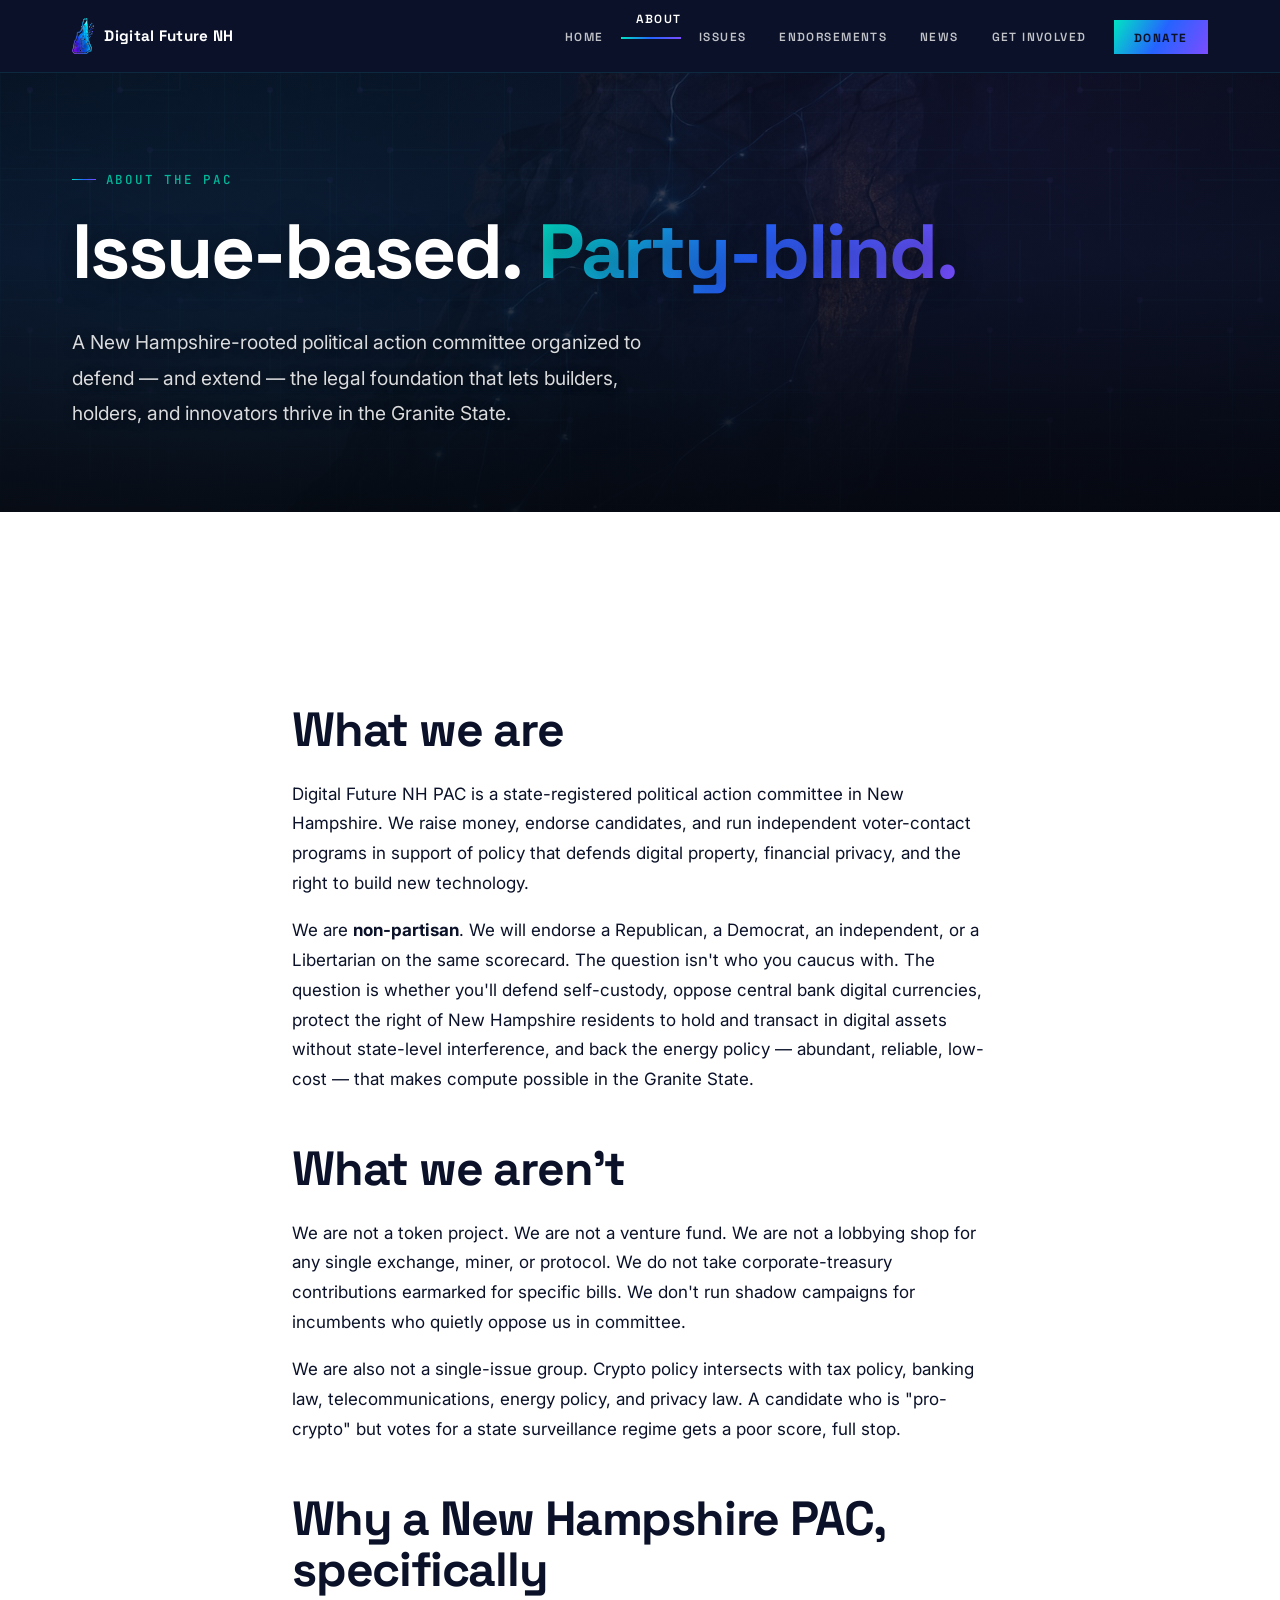
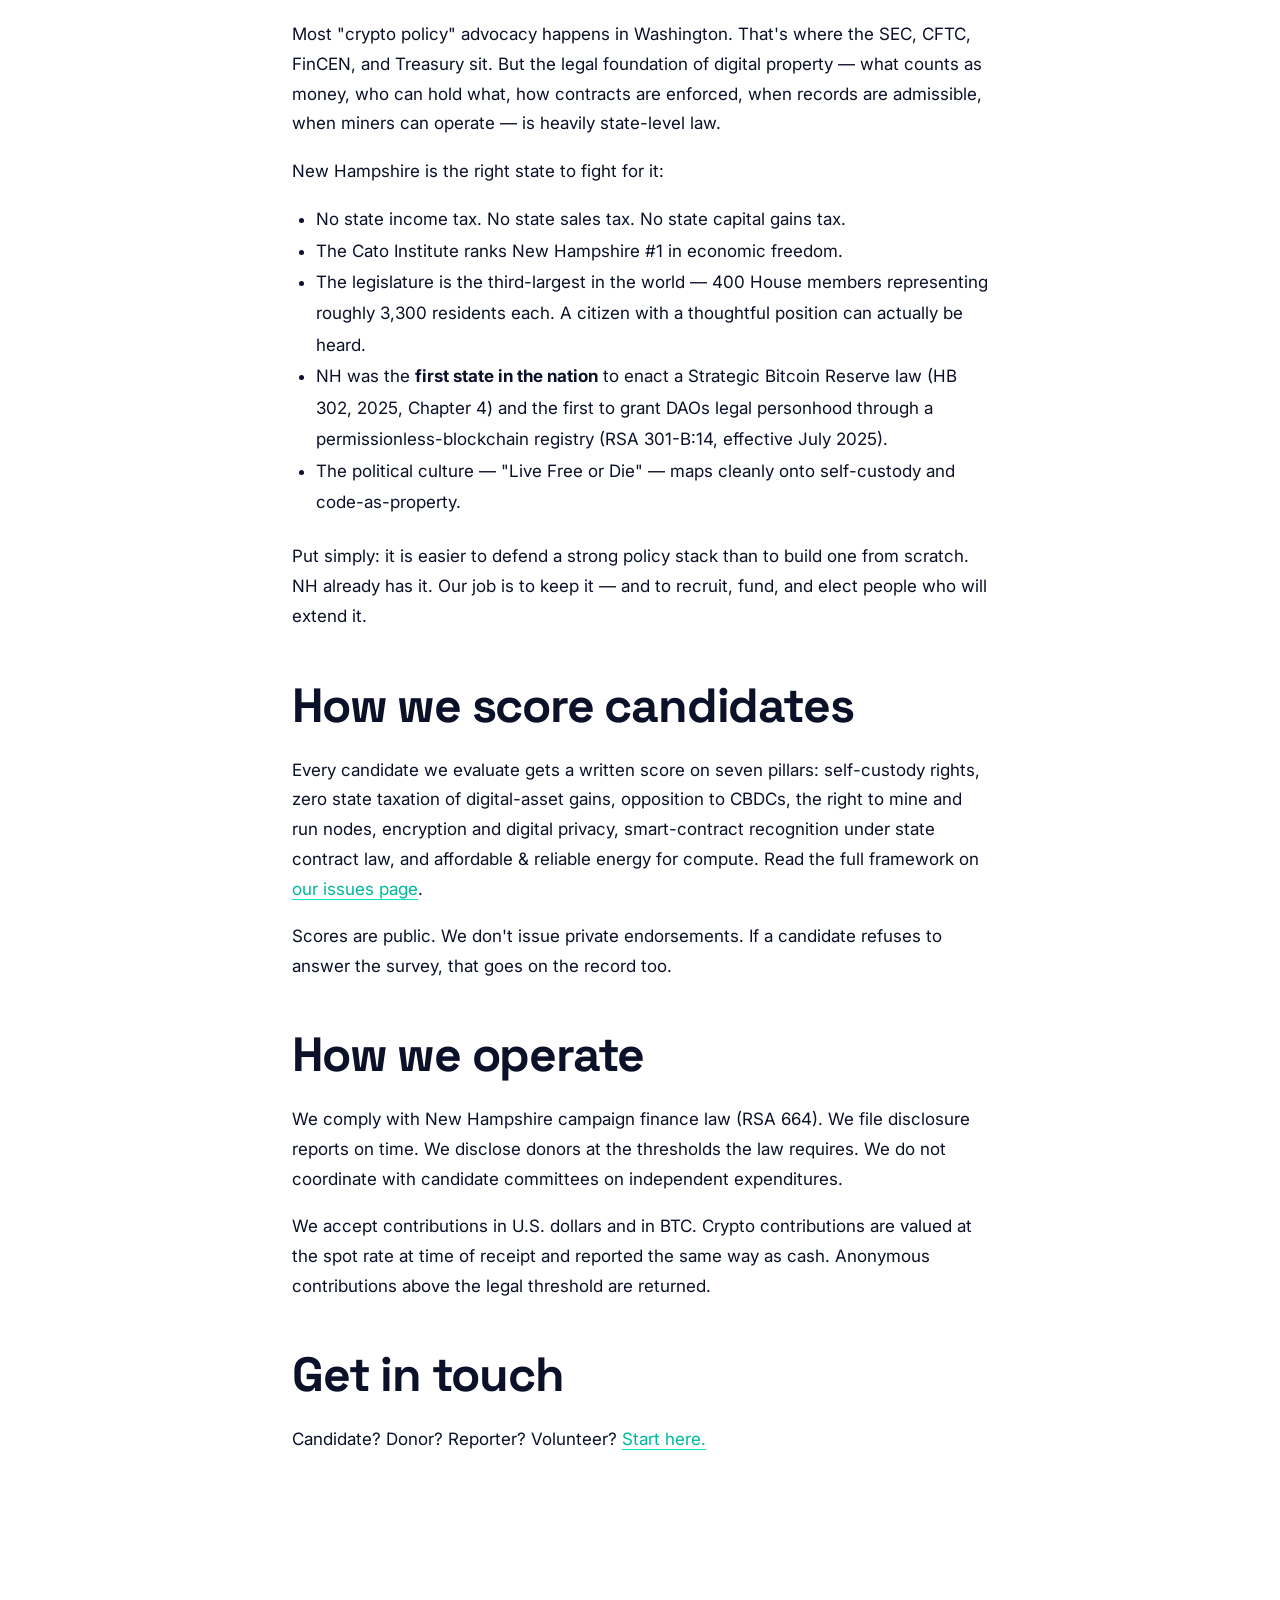
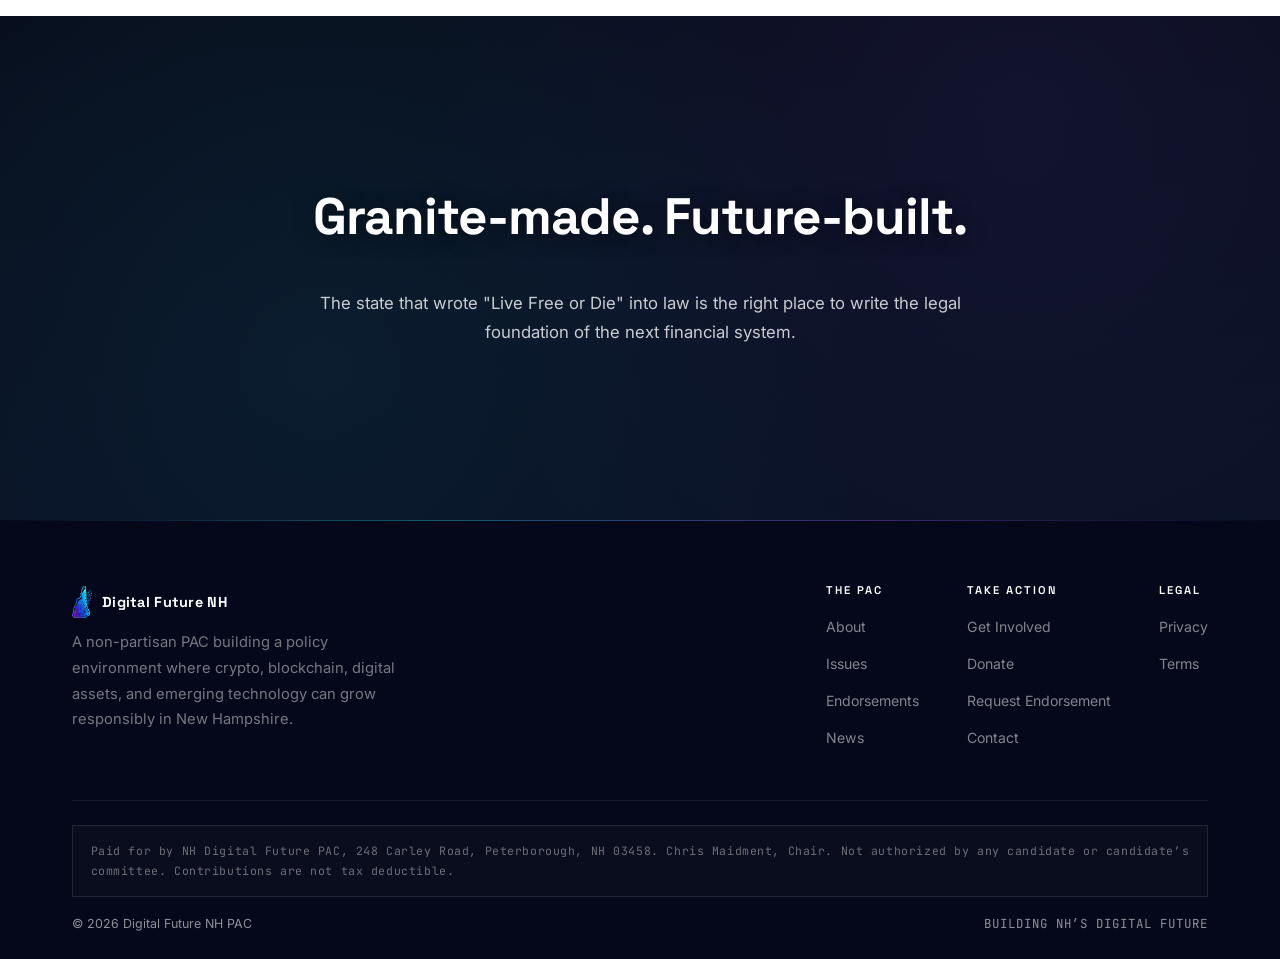
==== commit 9384990f: "Add 7th pillar: Affordable & Reliable Energy for Compute (issues, survey, homepage, about)" ====
--- a/about/index.html
+++ b/about/index.html
@@ -20,14 +20,14 @@
   <meta name="robots" content="index, follow">
   <link rel="canonical" href="https://digitalfuturenh.com/about/">
   <link rel="icon" href="/favicon.ico" sizes="any">
-  <link rel="icon" type="image/png" sizes="32x32" href="/favicon.png?v=21">
-  <link rel="apple-touch-icon" sizes="180x180" href="/apple-touch-icon.png?v=21">
+  <link rel="icon" type="image/png" sizes="32x32" href="/favicon.png?v=24">
+  <link rel="apple-touch-icon" sizes="180x180" href="/apple-touch-icon.png?v=24">
   <link rel="preconnect" href="https://fonts.googleapis.com">
   <link rel="preconnect" href="https://fonts.gstatic.com" crossorigin>
   <link href="https://fonts.googleapis.com/css2?family=Inter:wght@400;500;600;700&family=JetBrains+Mono:wght@400;500;600&family=Space+Grotesk:wght@400;500;600;700&display=swap" rel="stylesheet" media="print" onload="this.media='all'">
   <noscript><link href="https://fonts.googleapis.com/css2?family=Inter:wght@400;500;600;700&family=JetBrains+Mono:wght@400;500;600&family=Space+Grotesk:wght@400;500;600;700&display=swap" rel="stylesheet"></noscript>
-  <link rel="stylesheet" href="/css/style.css?v=21">
-  <script src="/js/main.js?v=21" defer></script>
+  <link rel="stylesheet" href="/css/style.css?v=24">
+  <script src="/js/main.js?v=24" defer></script>
 </head>
 <body>
 <div class="progress-bar"></div>
@@ -65,7 +65,7 @@
     <article class="article-body reveal">
       <h2>What we are</h2>
       <p>Digital Future NH PAC is a state-registered political action committee in New Hampshire. We raise money, endorse candidates, and run independent voter-contact programs in support of policy that defends digital property, financial privacy, and the right to build new technology.</p>
-      <p>We are <strong>non-partisan</strong>. We will endorse a Republican, a Democrat, an independent, or a Libertarian on the same scorecard. The question isn't who you caucus with. The question is whether you'll defend self-custody, oppose central bank digital currencies, and protect the right of New Hampshire residents to hold and transact in digital assets without state-level interference.</p>
+      <p>We are <strong>non-partisan</strong>. We will endorse a Republican, a Democrat, an independent, or a Libertarian on the same scorecard. The question isn't who you caucus with. The question is whether you'll defend self-custody, oppose central bank digital currencies, protect the right of New Hampshire residents to hold and transact in digital assets without state-level interference, and back the energy policy &mdash; abundant, reliable, low-cost &mdash; that makes compute possible in the Granite State.</p>
 
       <h2>What we aren't</h2>
       <p>We are not a token project. We are not a venture fund. We are not a lobbying shop for any single exchange, miner, or protocol. We do not take corporate-treasury contributions earmarked for specific bills. We don't run shadow campaigns for incumbents who quietly oppose us in committee.</p>
@@ -84,7 +84,7 @@
       <p>Put simply: it is easier to defend a strong policy stack than to build one from scratch. NH already has it. Our job is to keep it &mdash; and to recruit, fund, and elect people who will extend it.</p>
 
       <h2>How we score candidates</h2>
-      <p>Every candidate we evaluate gets a written score on six pillars: self-custody rights, zero state taxation of digital-asset gains, opposition to CBDCs, the right to mine and run nodes, encryption and digital privacy, and smart-contract recognition under state contract law. Read the full framework on <a href="/issues/">our issues page</a>.</p>
+      <p>Every candidate we evaluate gets a written score on seven pillars: self-custody rights, zero state taxation of digital-asset gains, opposition to CBDCs, the right to mine and run nodes, encryption and digital privacy, smart-contract recognition under state contract law, and affordable & reliable energy for compute. Read the full framework on <a href="/issues/">our issues page</a>.</p>
       <p>Scores are public. We don't issue private endorsements. If a candidate refuses to answer the survey, that goes on the record too.</p>
 
       <h2>How we operate</h2>
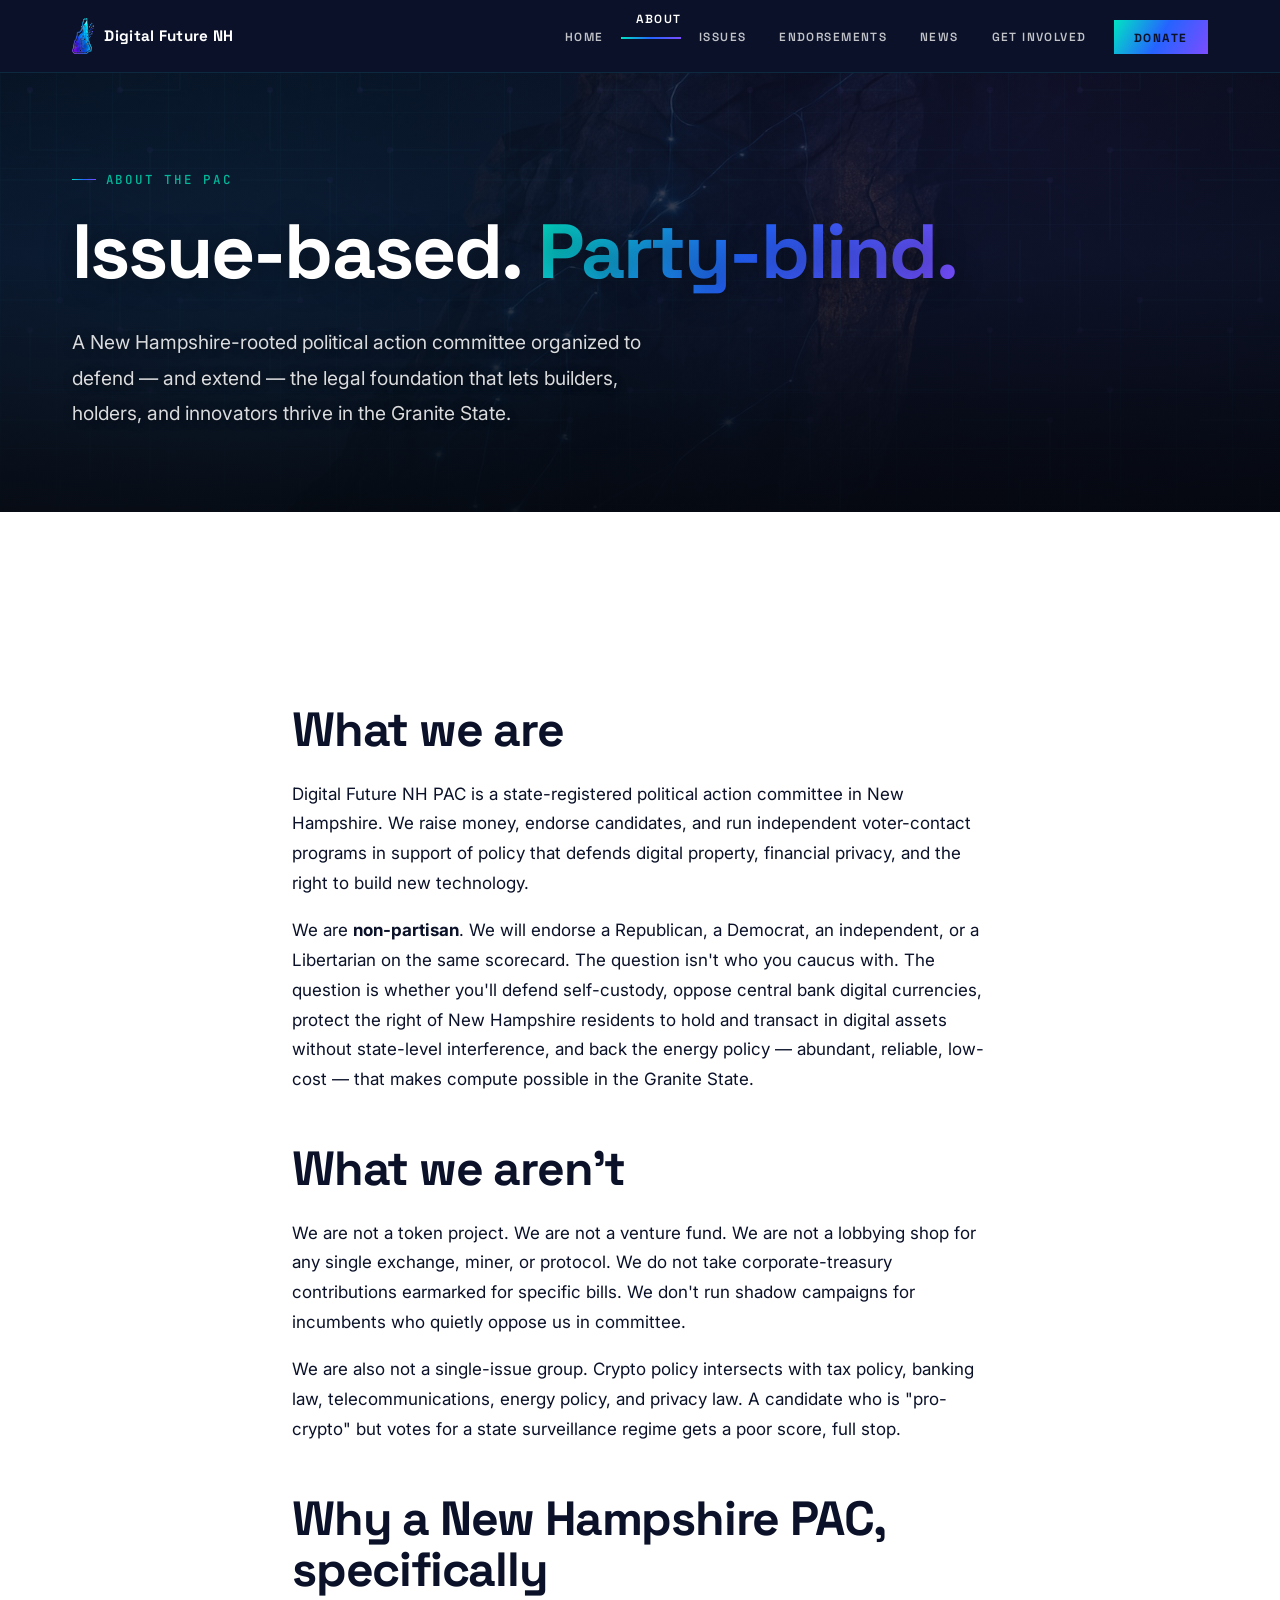
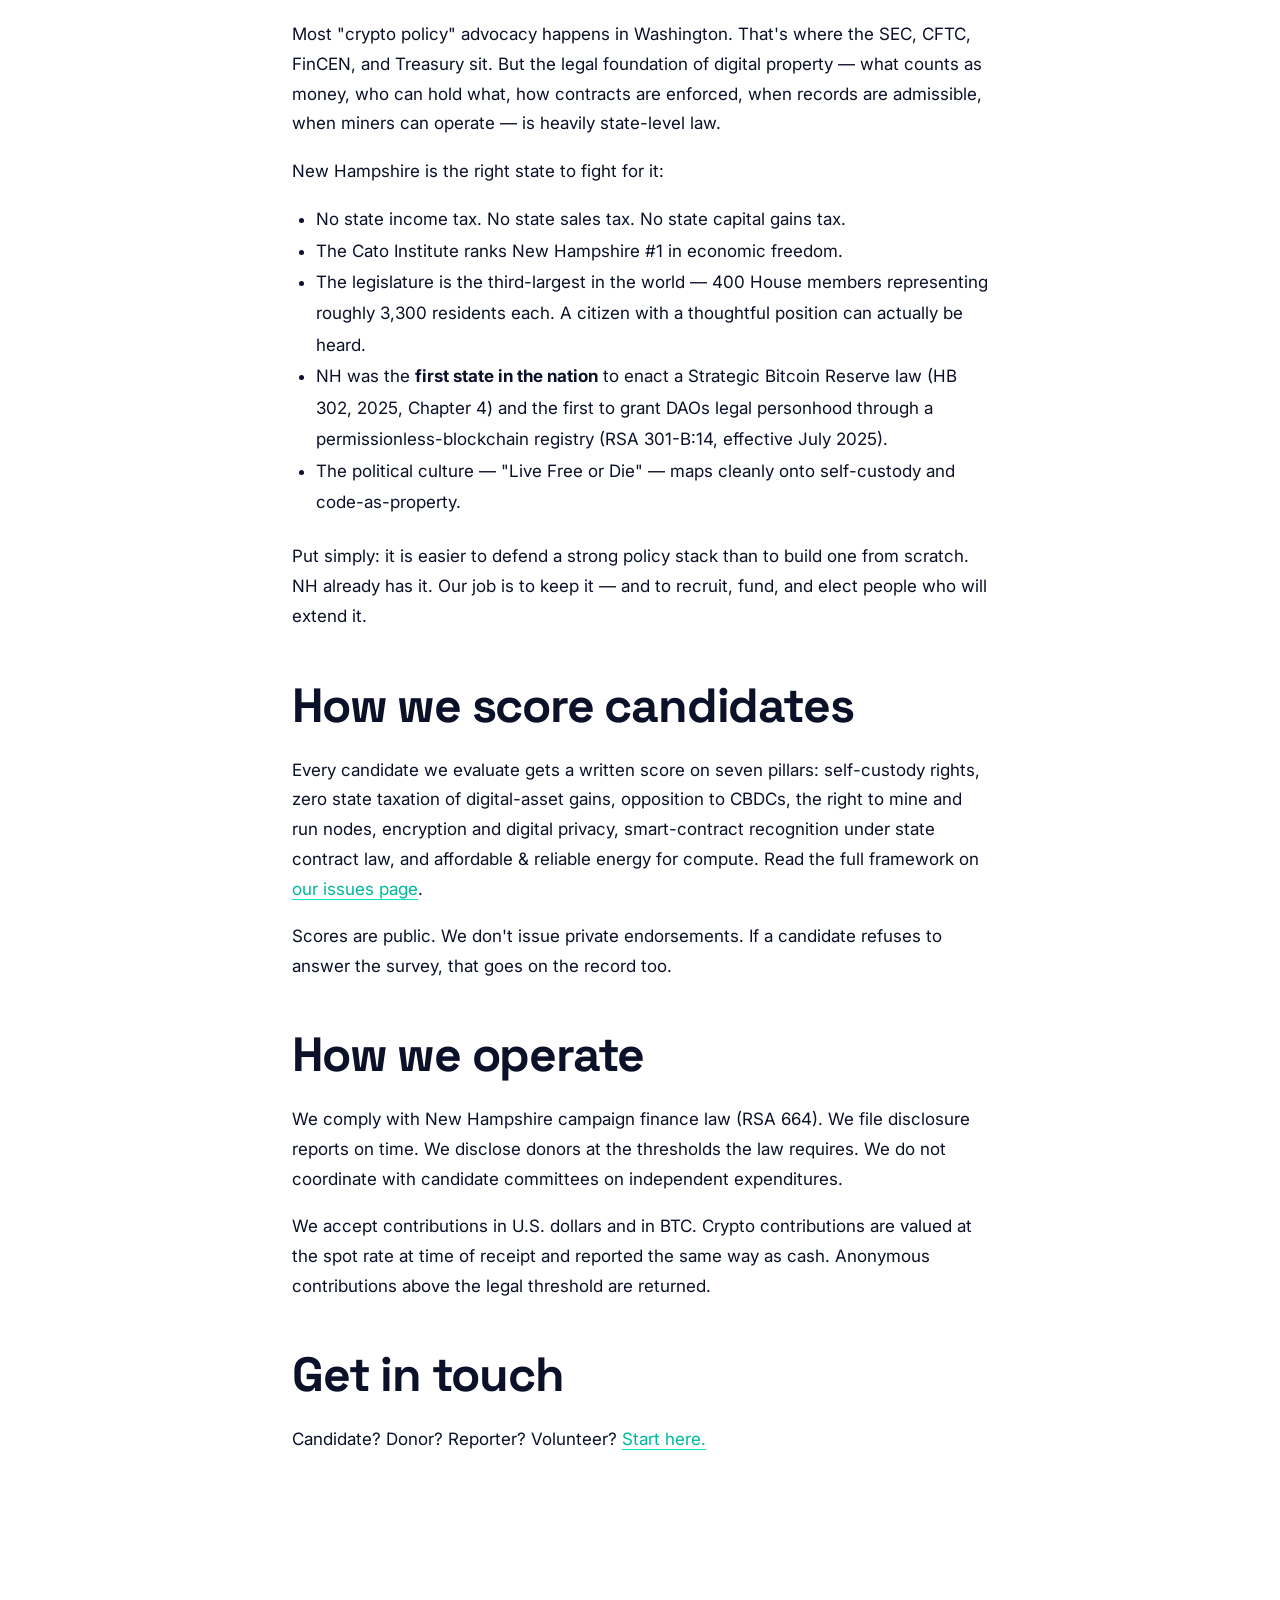
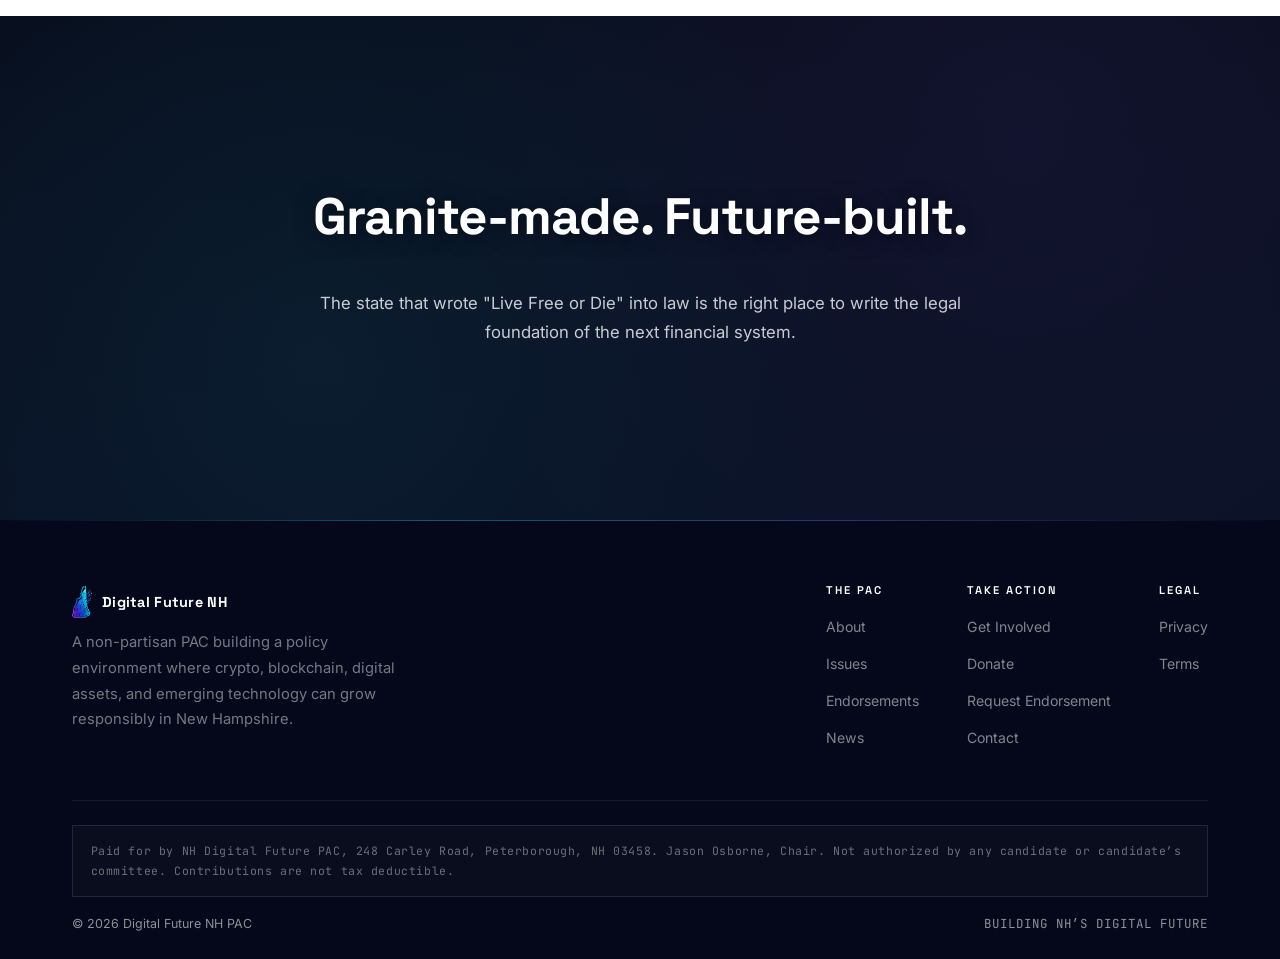
==== commit 4199e437: "Disclaimer: Jason Osborne is now Chair Co-Authored-By: Claude Opus 5.5 (1M context) <noreply@anthrop" ====
--- a/about/index.html
+++ b/about/index.html
@@ -20,14 +20,14 @@
   <meta name="robots" content="index, follow">
   <link rel="canonical" href="https://digitalfuturenh.com/about/">
   <link rel="icon" href="/favicon.ico" sizes="any">
-  <link rel="icon" type="image/png" sizes="32x32" href="/favicon.png?v=24">
-  <link rel="apple-touch-icon" sizes="180x180" href="/apple-touch-icon.png?v=24">
+  <link rel="icon" type="image/png" sizes="32x32" href="/favicon.png?v=26">
+  <link rel="apple-touch-icon" sizes="180x180" href="/apple-touch-icon.png?v=26">
   <link rel="preconnect" href="https://fonts.googleapis.com">
   <link rel="preconnect" href="https://fonts.gstatic.com" crossorigin>
   <link href="https://fonts.googleapis.com/css2?family=Inter:wght@400;500;600;700&family=JetBrains+Mono:wght@400;500;600&family=Space+Grotesk:wght@400;500;600;700&display=swap" rel="stylesheet" media="print" onload="this.media='all'">
   <noscript><link href="https://fonts.googleapis.com/css2?family=Inter:wght@400;500;600;700&family=JetBrains+Mono:wght@400;500;600&family=Space+Grotesk:wght@400;500;600;700&display=swap" rel="stylesheet"></noscript>
-  <link rel="stylesheet" href="/css/style.css?v=24">
-  <script src="/js/main.js?v=24" defer></script>
+  <link rel="stylesheet" href="/css/style.css?v=26">
+  <script src="/js/main.js?v=26" defer></script>
 </head>
 <body>
 <div class="progress-bar"></div>
@@ -119,7 +119,7 @@
         <div class="footer-col"><h4>Legal</h4><ul><li><a href="/privacy/">Privacy</a></li><li><a href="/terms/">Terms</a></li></ul></div>
       </nav>
     </div>
-    <div class="footer-disclaimer">Paid for by NH Digital Future PAC, 248 Carley Road, Peterborough, NH 03458. Chris Maidment, Chair. Not authorized by any candidate or candidate&rsquo;s committee. Contributions are not tax deductible.</div>
+    <div class="footer-disclaimer">Paid for by NH Digital Future PAC, 248 Carley Road, Peterborough, NH 03458. Jason Osborne, Chair. Not authorized by any candidate or candidate&rsquo;s committee. Contributions are not tax deductible.</div>
     <div class="footer-bottom" style="margin-top:1rem"><span>&copy; <span id="yr">2026</span> Digital Future NH PAC</span><span style="font-family:var(--font-mono);letter-spacing:.08em">BUILDING NH&rsquo;S DIGITAL FUTURE</span></div>
   </div>
 </footer>
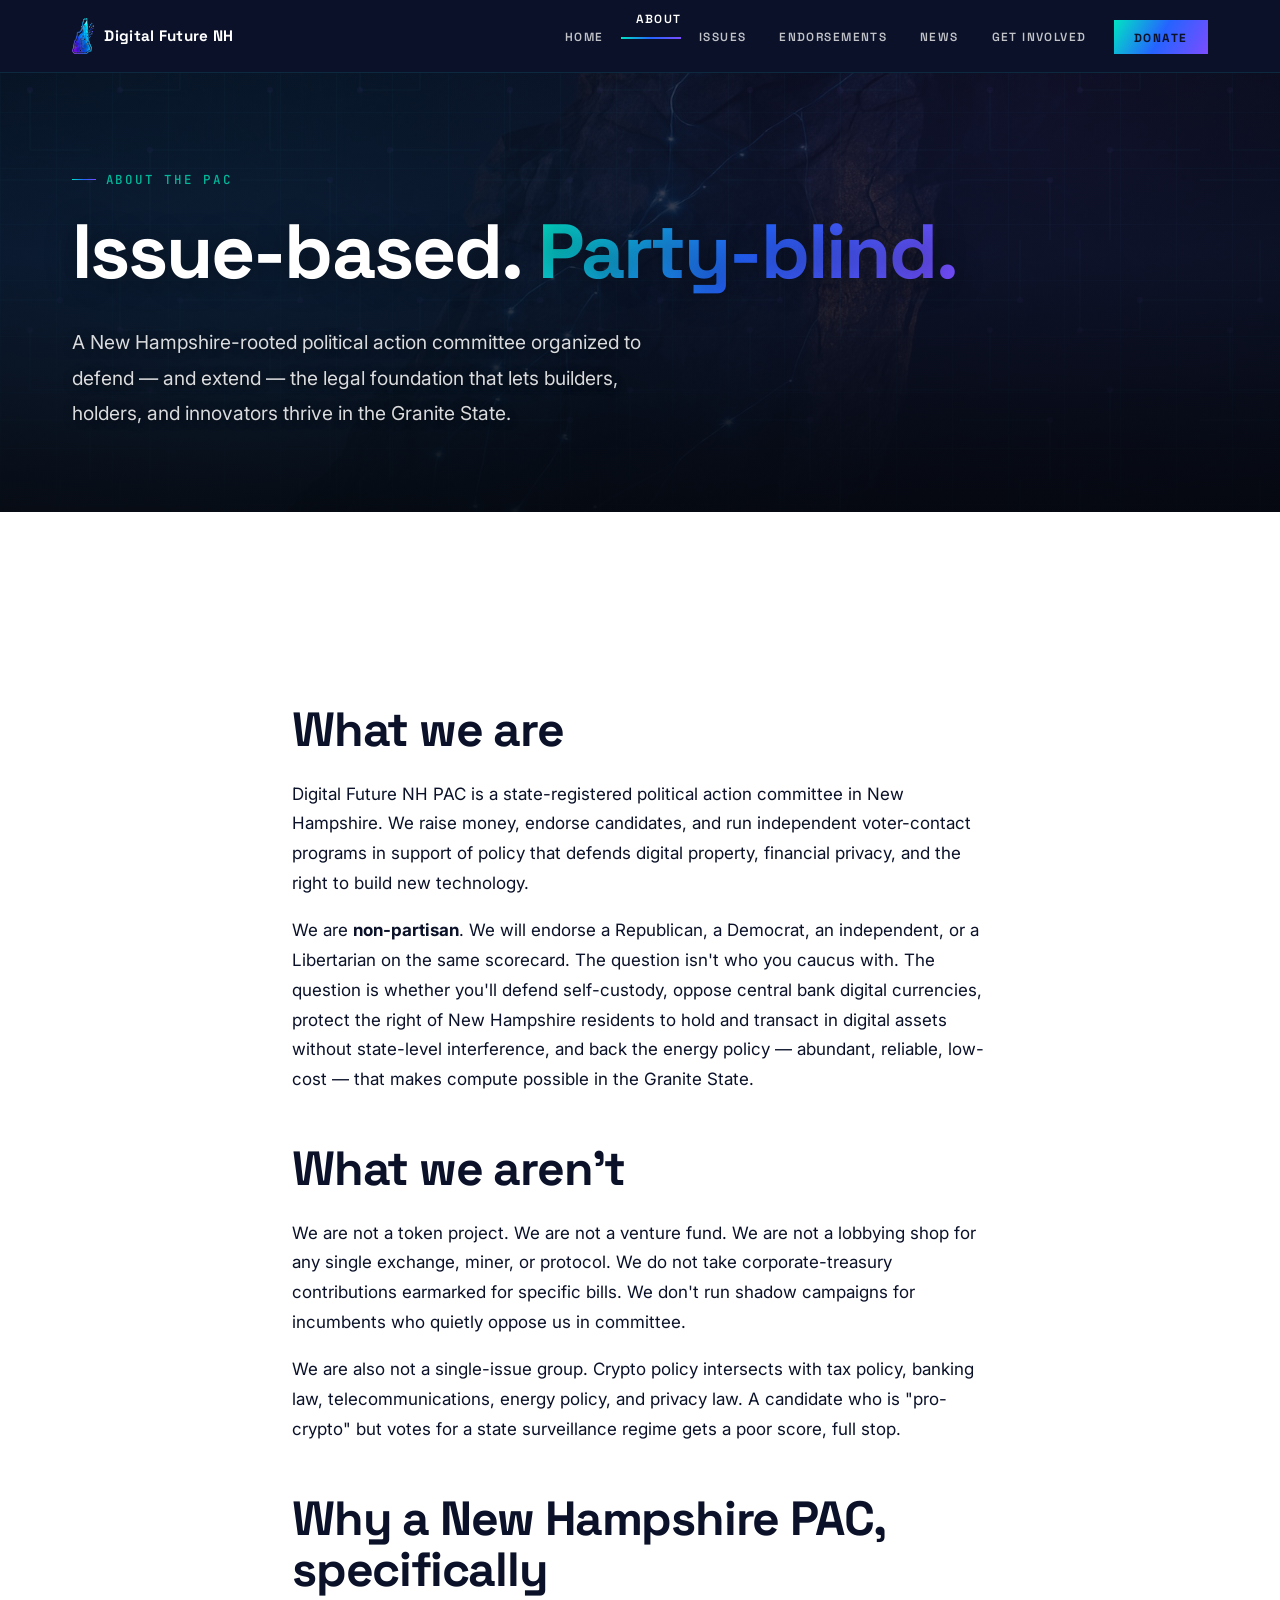
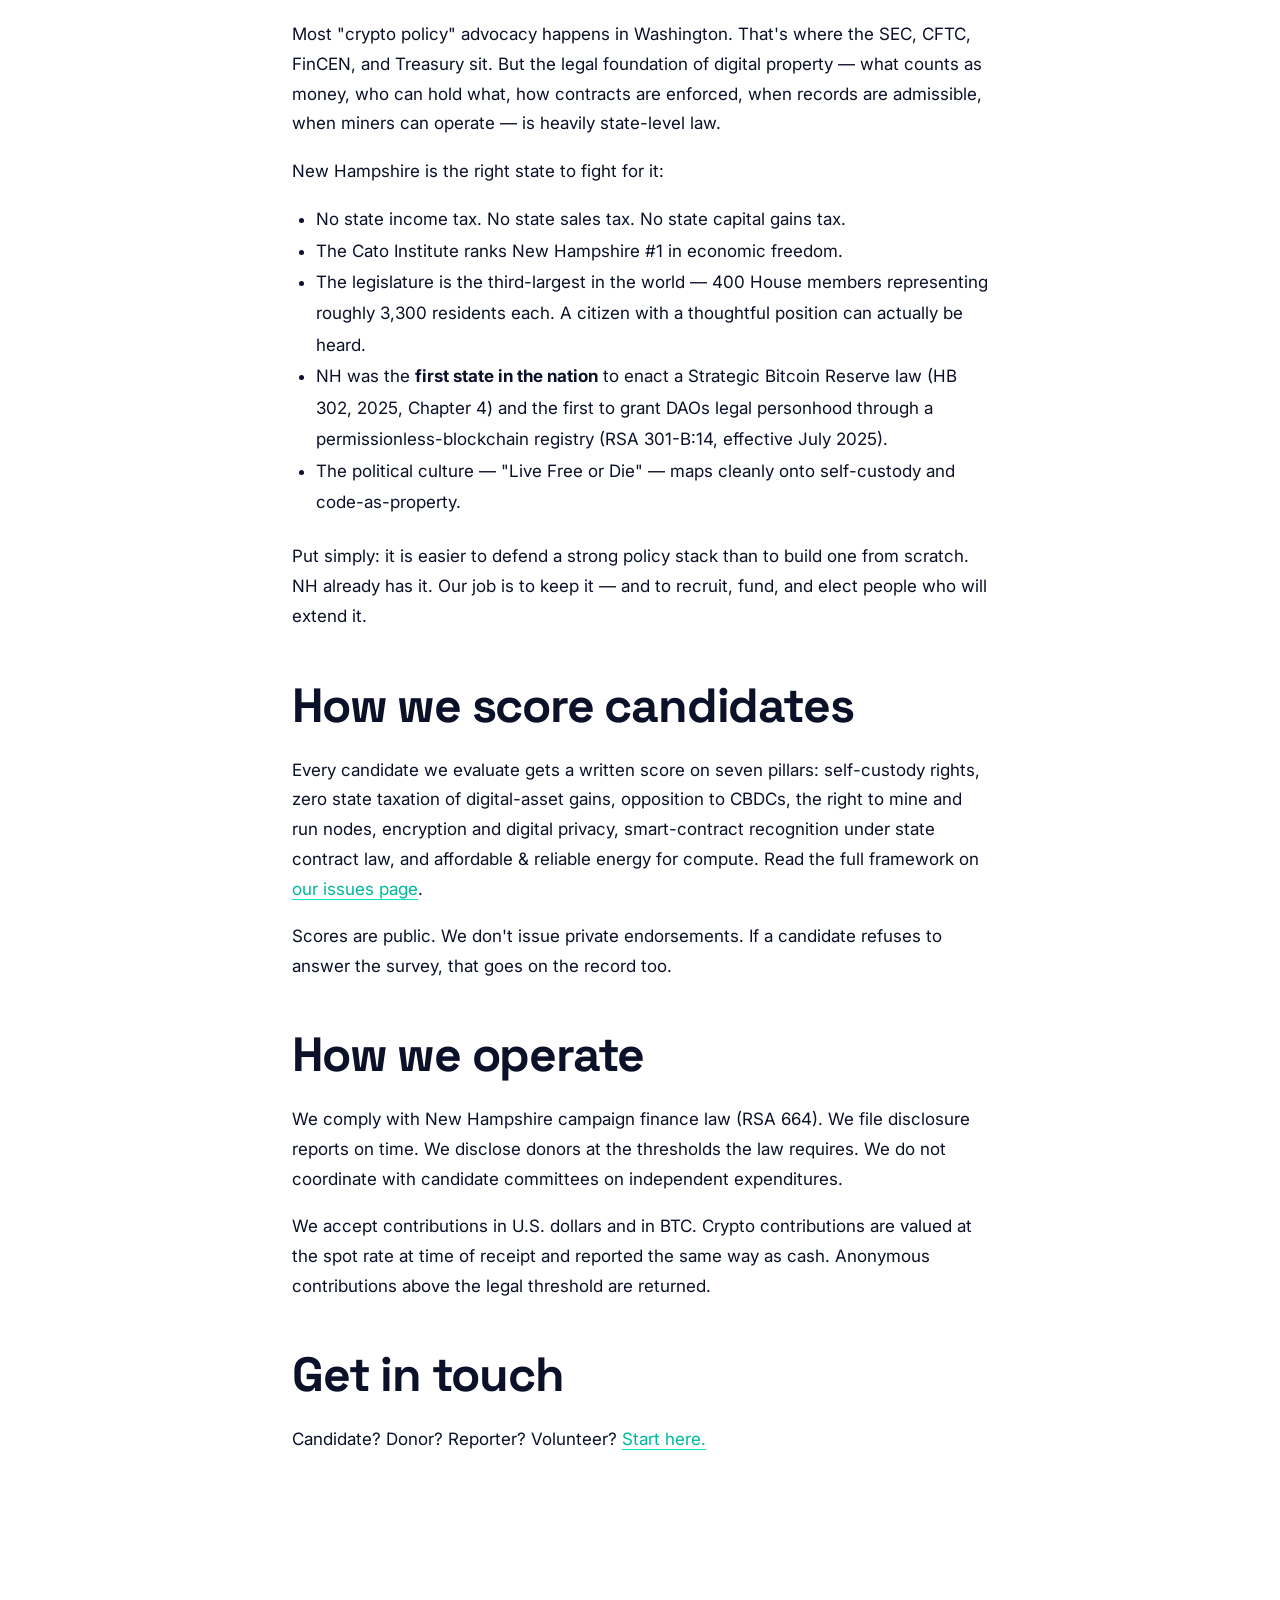
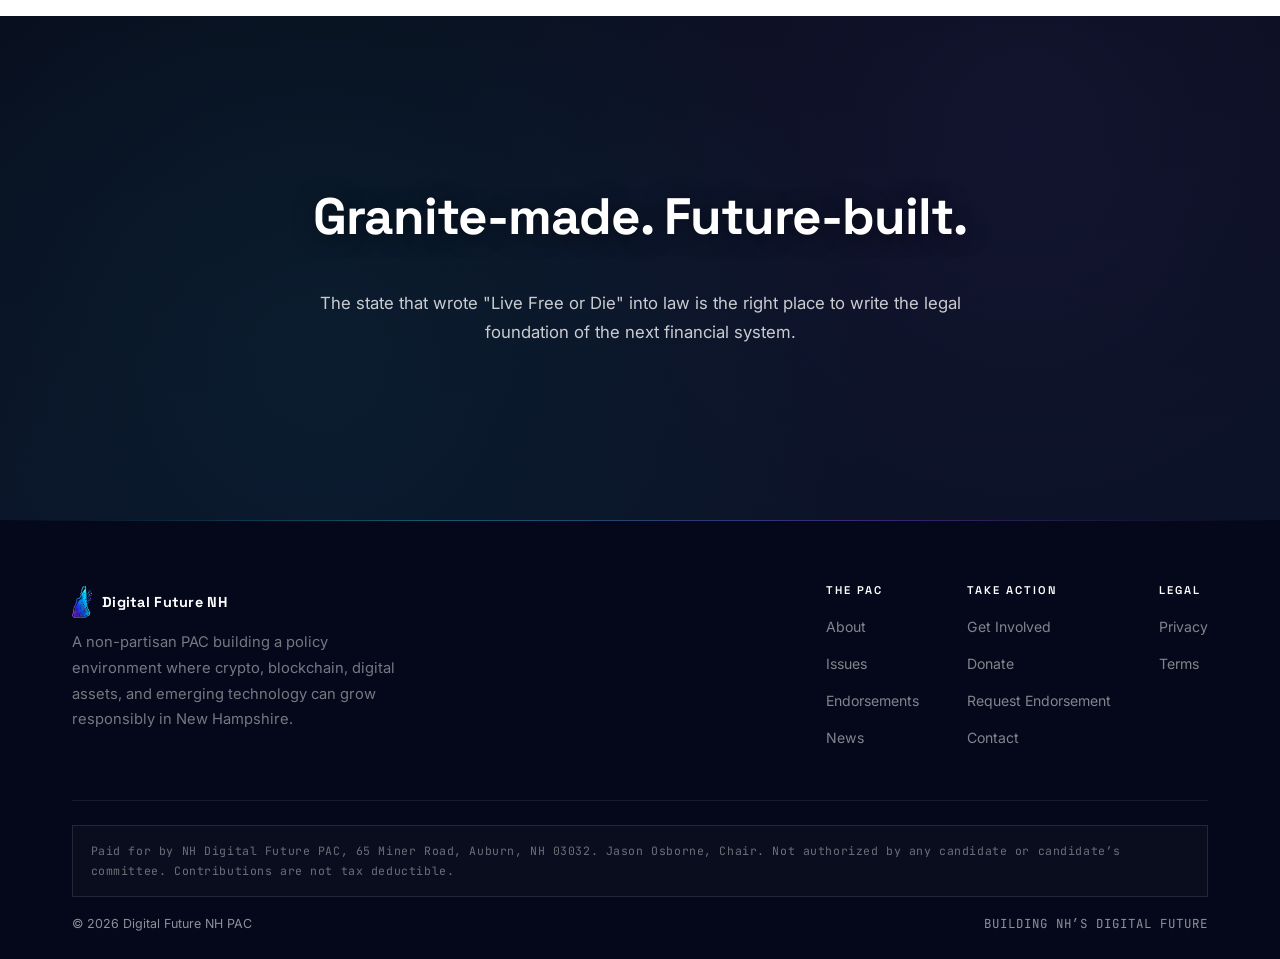
==== commit a524ed15: "Disclaimer: committee address to 65 Miner Road, Auburn Co-Authored-By: Claude Opus 5.5 (1M context) " ====
--- a/about/index.html
+++ b/about/index.html
@@ -119,7 +119,7 @@
         <div class="footer-col"><h4>Legal</h4><ul><li><a href="/privacy/">Privacy</a></li><li><a href="/terms/">Terms</a></li></ul></div>
       </nav>
     </div>
-    <div class="footer-disclaimer">Paid for by NH Digital Future PAC, 248 Carley Road, Peterborough, NH 03458. Jason Osborne, Chair. Not authorized by any candidate or candidate&rsquo;s committee. Contributions are not tax deductible.</div>
+    <div class="footer-disclaimer">Paid for by NH Digital Future PAC, 65 Miner Road, Auburn, NH 03032. Jason Osborne, Chair. Not authorized by any candidate or candidate&rsquo;s committee. Contributions are not tax deductible.</div>
     <div class="footer-bottom" style="margin-top:1rem"><span>&copy; <span id="yr">2026</span> Digital Future NH PAC</span><span style="font-family:var(--font-mono);letter-spacing:.08em">BUILDING NH&rsquo;S DIGITAL FUTURE</span></div>
   </div>
 </footer>
